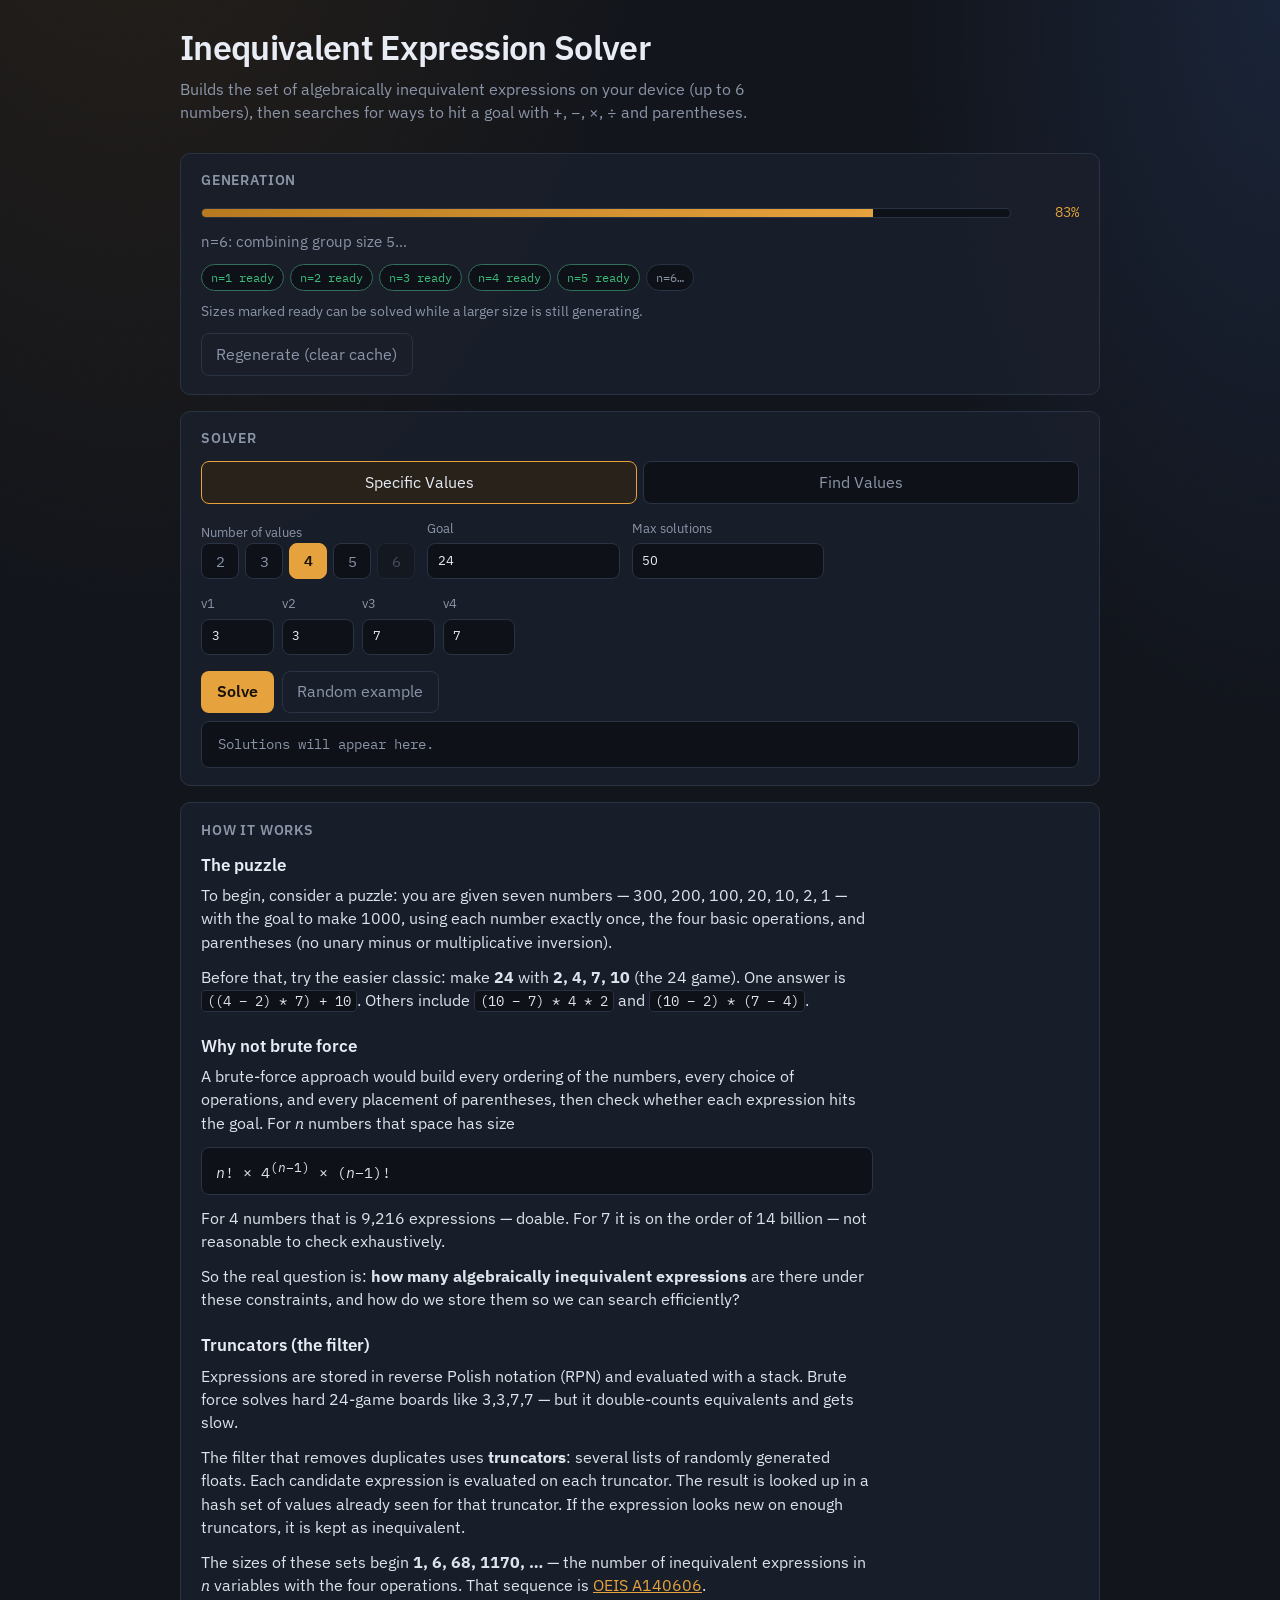
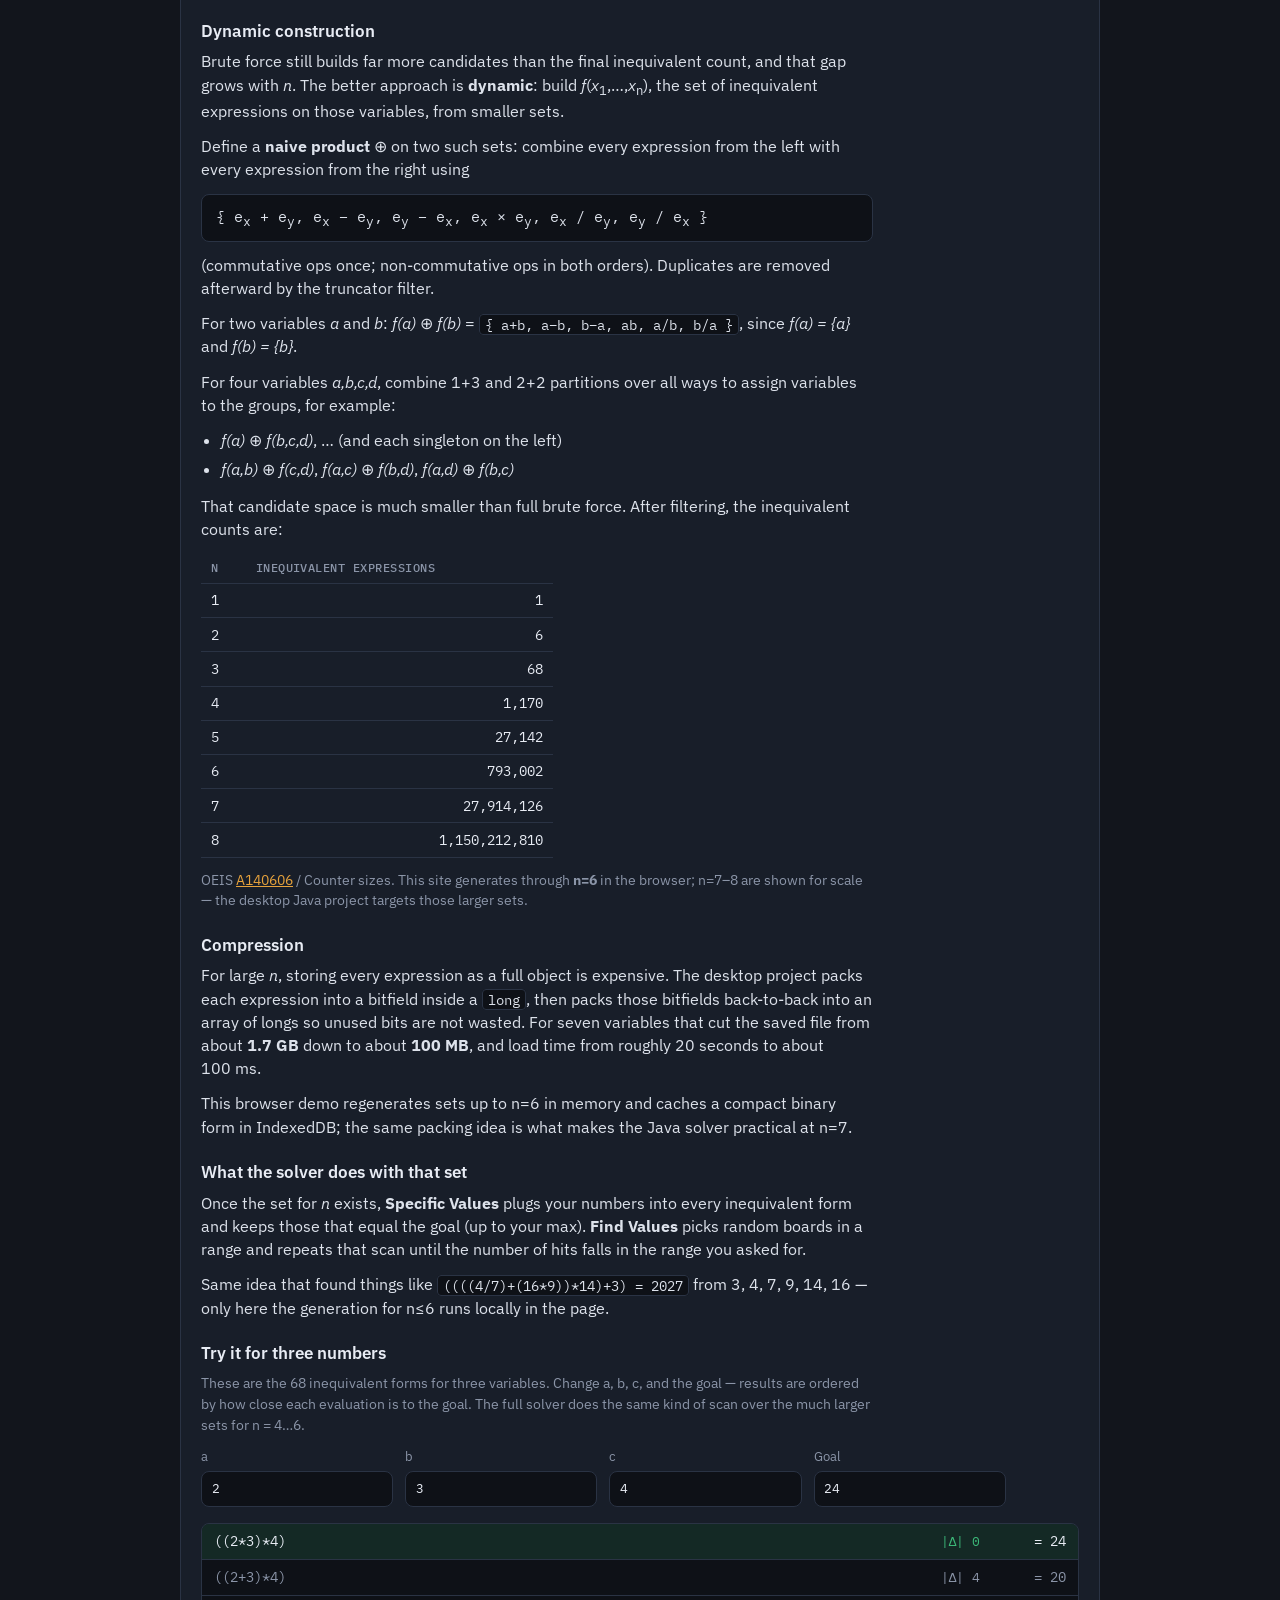
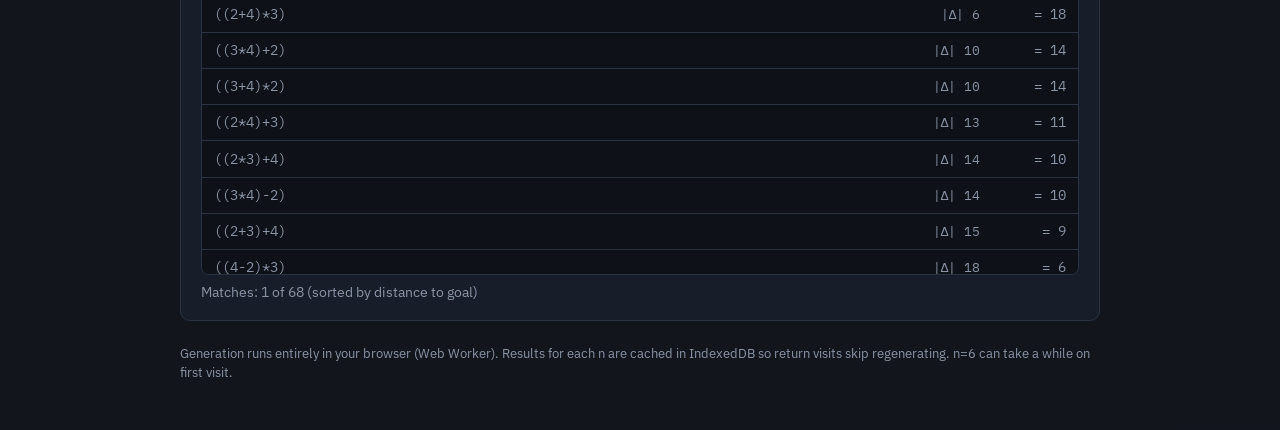
==== web/index.html @ 5ad5e0e8 "Let a ready size solve while a larger set is still generating. The web worker built every expression" ====
<!DOCTYPE html>
<html lang="en">
  <head>
    <meta charset="UTF-8" />
    <meta name="viewport" content="width=device-width, initial-scale=1" />
    <title>Inequivalent Expression Solver</title>
    <link rel="preconnect" href="https://fonts.googleapis.com" />
    <link rel="preconnect" href="https://fonts.gstatic.com" crossorigin />
    <link
      href="https://fonts.googleapis.com/css2?family=IBM+Plex+Mono:wght@400;500&family=IBM+Plex+Sans:wght@400;500;600&display=swap"
      rel="stylesheet"
    />
    <link rel="stylesheet" href="./styles.css" />
  </head>
  <body>
    <div class="shell">
      <header class="hero">
        <h1>Inequivalent Expression Solver</h1>
        <p>
          Builds the set of algebraically inequivalent expressions on your device (up to 6
          numbers), then searches for ways to hit a goal with +, −, ×, ÷ and parentheses.
        </p>
      </header>

      <section class="panel" aria-labelledby="gen-heading">
        <h2 id="gen-heading">Generation</h2>
        <div class="progress-row">
          <div class="bar" aria-hidden="true"><span id="progressFill"></span></div>
          <div class="pct" id="progressPct">0%</div>
        </div>
        <div class="status-line" id="statusLine">Starting…</div>
        <div class="level-pills" id="levelPills"></div>
        <p class="hint">Sizes marked ready can be solved while a larger size is still generating.</p>
        <div class="actions">
          <button type="button" class="ghost" id="regenBtn">Regenerate (clear cache)</button>
        </div>
      </section>

      <section class="panel" aria-labelledby="solver-heading">
        <h2 id="solver-heading">Solver</h2>

        <div class="modes" role="tablist">
          <button type="button" class="active" id="modeSpecific" data-mode="specific">
            Specific Values
          </button>
          <button type="button" id="modeFind" data-mode="find">Find Values</button>
        </div>

        <div class="toolbar">
          <div class="field">
            <span class="field-label">Number of values</span>
            <div class="n-buttons" id="nButtons" role="group" aria-label="Number of values"></div>
          </div>
          <label class="field">
            Goal
            <input id="goal" type="text" inputmode="decimal" value="24" autocomplete="off" />
          </label>
          <label class="field">
            Max solutions
            <input id="maxSolutionsCap" type="text" inputmode="numeric" value="50" autocomplete="off" />
          </label>
        </div>

        <div id="specificPanel">
          <div class="grid-values" id="valueFields"></div>
        </div>

        <div id="findPanel" class="hidden">
          <div class="row-2">
            <label class="field">
              Min value
              <input id="minValue" type="text" inputmode="numeric" value="1" autocomplete="off" />
            </label>
            <label class="field">
              Max value (exclusive)
              <input id="maxValue" type="text" inputmode="numeric" value="15" autocomplete="off" />
            </label>
            <label class="field">
              Min solutions (board)
              <input id="minSolutions" type="text" inputmode="numeric" value="1" autocomplete="off" />
            </label>
            <label class="field">
              Max solutions (board)
              <input id="maxSolutions" type="text" inputmode="numeric" value="50" autocomplete="off" />
            </label>
          </div>
        </div>

        <div class="actions">
          <button type="button" class="primary" id="runBtn" disabled>Solve</button>
          <button type="button" class="ghost" id="randomBtn" disabled>Random example</button>
        </div>
        <div class="meta" id="solveMeta"></div>
        <div class="results" id="results" aria-live="polite"></div>
      </section>

      <section class="panel explain" aria-labelledby="explain-heading">
        <h2 id="explain-heading">How it works</h2>

        <div class="explain-body">
          <h3>The puzzle</h3>
          <p>
            To begin, consider a puzzle: you are given seven numbers — 300, 200, 100, 20, 10, 2, 1 —
            with the goal to make 1000, using each number exactly once, the four basic operations, and
            parentheses (no unary minus or multiplicative inversion).
          </p>
          <p>
            Before that, try the easier classic: make <strong>24</strong> with
            <strong>2, 4, 7, 10</strong> (the 24 game). One answer is
            <code>((4 − 2) * 7) + 10</code>. Others include <code>(10 − 7) * 4 * 2</code> and
            <code>(10 − 2) * (7 − 4)</code>.
          </p>

          <h3>Why not brute force</h3>
          <p>
            A brute-force approach would build every ordering of the numbers, every choice of
            operations, and every placement of parentheses, then check whether each expression hits
            the goal. For <em>n</em> numbers that space has size
          </p>
          <p class="formula"><em>n</em>! × 4<sup>(<em>n</em>−1)</sup> × (<em>n</em>−1)!</p>
          <p>
            For 4 numbers that is 9,216 expressions — doable. For 7 it is on the order of 14 billion —
            not reasonable to check exhaustively.
          </p>
          <p>
            So the real question is:
            <strong>how many algebraically inequivalent expressions</strong> are there under these
            constraints, and how do we store them so we can search efficiently?
          </p>

          <h3>Truncators (the filter)</h3>
          <p>
            Expressions are stored in reverse Polish notation (RPN) and evaluated with a stack. Brute
            force solves hard 24-game boards like 3,3,7,7 — but it double-counts equivalents and gets
            slow.
          </p>
          <p>
            The filter that removes duplicates uses <strong>truncators</strong>: several lists of
            randomly generated floats. Each candidate expression is evaluated on each truncator. The
            result is looked up in a hash set of values already seen for that truncator. If the
            expression looks new on enough truncators, it is kept as inequivalent.
          </p>
          <p>
            The sizes of these sets begin <strong>1, 6, 68, 1170, …</strong> — the number of
            inequivalent expressions in <em>n</em> variables with the four operations. That sequence
            is
            <a href="https://oeis.org/A140606" rel="noopener noreferrer" target="_blank"
              >OEIS A140606</a
            >.
          </p>

          <h3>Dynamic construction</h3>
          <p>
            Brute force still builds far more candidates than the final inequivalent count, and that
            gap grows with <em>n</em>. The better approach is <strong>dynamic</strong>: build
            <em>f</em>(<em>x</em><sub>1</sub>,…,<em>x</em><sub>n</sub>), the set of inequivalent
            expressions on those variables, from smaller sets.
          </p>
          <p>
            Define a <strong>naive product</strong> ⊕ on two such sets: combine every expression from
            the left with every expression from the right using
          </p>
          <p class="formula">
            { e<sub>x</sub> + e<sub>y</sub>, e<sub>x</sub> − e<sub>y</sub>, e<sub>y</sub> −
            e<sub>x</sub>, e<sub>x</sub> × e<sub>y</sub>, e<sub>x</sub> / e<sub>y</sub>, e<sub>y</sub> /
            e<sub>x</sub> }
          </p>
          <p>
            (commutative ops once; non-commutative ops in both orders). Duplicates are removed
            afterward by the truncator filter.
          </p>
          <p>
            For two variables <em>a</em> and <em>b</em>:
            <em>f(a)</em> ⊕ <em>f(b)</em> =
            <code>{ a+b, a−b, b−a, ab, a/b, b/a }</code>, since <em>f(a) = {a}</em> and
            <em>f(b) = {b}</em>.
          </p>
          <p>
            For four variables <em>a,b,c,d</em>, combine 1+3 and 2+2 partitions over all ways to assign
            variables to the groups, for example:
          </p>
          <ul class="explain-list">
            <li><em>f(a)</em> ⊕ <em>f(b,c,d)</em>, … (and each singleton on the left)</li>
            <li>
              <em>f(a,b)</em> ⊕ <em>f(c,d)</em>, <em>f(a,c)</em> ⊕ <em>f(b,d)</em>,
              <em>f(a,d)</em> ⊕ <em>f(b,c)</em>
            </li>
          </ul>
          <p>
            That candidate space is much smaller than full brute force. After filtering, the
            inequivalent counts are:
          </p>

          <div class="table-wrap">
            <table class="count-table">
              <thead>
                <tr>
                  <th scope="col">n</th>
                  <th scope="col">Inequivalent expressions</th>
                </tr>
              </thead>
              <tbody>
                <tr><td>1</td><td>1</td></tr>
                <tr><td>2</td><td>6</td></tr>
                <tr><td>3</td><td>68</td></tr>
                <tr><td>4</td><td>1,170</td></tr>
                <tr><td>5</td><td>27,142</td></tr>
                <tr><td>6</td><td>793,002</td></tr>
                <tr><td>7</td><td>27,914,126</td></tr>
                <tr><td>8</td><td>1,150,212,810</td></tr>
              </tbody>
            </table>
          </div>
          <p class="explain-note">
            OEIS
            <a href="https://oeis.org/A140606" rel="noopener noreferrer" target="_blank">A140606</a>
            / Counter sizes. This site generates through <strong>n=6</strong> in the browser; n=7–8
            are shown for scale — the desktop Java project targets those larger sets.
          </p>

          <h3>Compression</h3>
          <p>
            For large <em>n</em>, storing every expression as a full object is expensive. The desktop
            project packs each expression into a bitfield inside a <code>long</code>, then packs those
            bitfields back-to-back into an array of longs so unused bits are not wasted. For seven
            variables that cut the saved file from about <strong>1.7&nbsp;GB</strong> down to about
            <strong>100&nbsp;MB</strong>, and load time from roughly 20 seconds to about 100&nbsp;ms.
          </p>
          <p>
            This browser demo regenerates sets up to n=6 in memory and caches a compact binary form in
            IndexedDB; the same packing idea is what makes the Java solver practical at n=7.
          </p>

          <h3>What the solver does with that set</h3>
          <p>
            Once the set for <em>n</em> exists, <strong>Specific Values</strong> plugs your numbers
            into every inequivalent form and keeps those that equal the goal (up to your max).
            <strong>Find Values</strong> picks random boards in a range and repeats that scan until
            the number of hits falls in the range you asked for.
          </p>
          <p>
            Same idea that found things like
            <code>((((4/7)+(16*9))*14)+3) = 2027</code> from 3, 4, 7, 9, 14, 16 — only here the
            generation for n≤6 runs locally in the page.
          </p>

          <h3>Try it for three numbers</h3>
          <p class="explain-note">
            These are the 68 inequivalent forms for three variables. Change a, b, c, and the goal —
            results are ordered by how close each evaluation is to the goal. The full solver does the
            same kind of scan over the much larger sets for n = 4…6.
          </p>

          <div class="toolbar demo-toolbar">
            <label class="field">
              a
              <input id="demoA" type="text" inputmode="decimal" value="2" autocomplete="off" />
            </label>
            <label class="field">
              b
              <input id="demoB" type="text" inputmode="decimal" value="3" autocomplete="off" />
            </label>
            <label class="field">
              c
              <input id="demoC" type="text" inputmode="decimal" value="4" autocomplete="off" />
            </label>
            <label class="field">
              Goal
              <input id="demoGoal" type="text" inputmode="decimal" value="24" autocomplete="off" />
            </label>
          </div>
          <ul class="demo-list" id="demoList" aria-live="polite"></ul>
          <div class="meta" id="demoMeta">Matches: 0 of 68</div>
        </div>
      </section>

      <footer class="note">
        Generation runs entirely in your browser (Web Worker). Results for each n are cached in
        IndexedDB so return visits skip regenerating. n=6 can take a while on first visit.
      </footer>
    </div>
    <script type="module" src="./main.js"></script>
  </body>
</html>
---- web/styles.css ----
:root {
  --bg: #12151c;
  --bg-elevated: #1a1f2b;
  --bg-input: #0e1117;
  --border: #2a3344;
  --text: #e8ecf4;
  --muted: #8b95a8;
  --accent: #e6a23c;
  --accent-dim: #b87a1f;
  --ok: #3dba7a;
  --danger: #e06c75;
  --focus: #5b8def;
  --radius: 10px;
  --font: "IBM Plex Sans", "Segoe UI", sans-serif;
  --mono: "IBM Plex Mono", "Consolas", monospace;
}

*,
*::before,
*::after {
  box-sizing: border-box;
}

html,
body {
  margin: 0;
  min-height: 100%;
  background:
    radial-gradient(ellipse 80% 50% at 10% -10%, #2a2218 0%, transparent 55%),
    radial-gradient(ellipse 60% 40% at 100% 0%, #1a2438 0%, transparent 50%),
    var(--bg);
  color: var(--text);
  font-family: var(--font);
  line-height: 1.45;
}

body {
  padding: 1.5rem clamp(1rem, 3vw, 2.5rem) 3rem;
}

.shell {
  max-width: 920px;
  margin: 0 auto;
}

header.hero {
  margin-bottom: 1.75rem;
}

header.hero h1 {
  margin: 0 0 0.35rem;
  font-size: clamp(1.6rem, 3vw, 2.1rem);
  font-weight: 600;
  letter-spacing: -0.02em;
}

header.hero p {
  margin: 0;
  color: var(--muted);
  max-width: 40rem;
}

.panel {
  background: color-mix(in srgb, var(--bg-elevated) 92%, transparent);
  border: 1px solid var(--border);
  border-radius: var(--radius);
  padding: 1.1rem 1.25rem;
  margin-bottom: 1rem;
}

.panel h2 {
  margin: 0 0 0.75rem;
  font-size: 0.85rem;
  font-weight: 600;
  text-transform: uppercase;
  letter-spacing: 0.06em;
  color: var(--muted);
}

.progress-row {
  display: flex;
  align-items: center;
  gap: 0.75rem;
  margin-bottom: 0.5rem;
}

.bar {
  flex: 1;
  height: 10px;
  background: var(--bg-input);
  border-radius: 999px;
  overflow: hidden;
  border: 1px solid var(--border);
}

.bar > span {
  display: block;
  height: 100%;
  width: 0%;
  background: linear-gradient(90deg, var(--accent-dim), var(--accent));
  transition: width 0.2s ease;
}

.pct {
  font-family: var(--mono);
  font-size: 0.85rem;
  min-width: 3.5rem;
  text-align: right;
  color: var(--accent);
}

.status-line {
  font-size: 0.92rem;
  color: var(--muted);
  min-height: 1.4em;
}

.level-pills {
  display: flex;
  flex-wrap: wrap;
  gap: 0.4rem;
  margin-top: 0.75rem;
}

.hint {
  margin: 0.65rem 0 0;
  color: var(--muted);
  font-size: 0.85rem;
}

.pill {
  font-family: var(--mono);
  font-size: 0.75rem;
  padding: 0.25rem 0.55rem;
  border-radius: 999px;
  border: 1px solid var(--border);
  color: var(--muted);
  background: var(--bg-input);
}

.pill.ready {
  color: var(--ok);
  border-color: color-mix(in srgb, var(--ok) 45%, var(--border));
}

.toolbar {
  display: flex;
  flex-wrap: wrap;
  gap: 0.75rem;
  align-items: end;
  margin-bottom: 1rem;
}

label.field {
  display: flex;
  flex-direction: column;
  gap: 0.3rem;
  font-size: 0.8rem;
  color: var(--muted);
}

input,
select,
button {
  font: inherit;
}

input,
select {
  background: var(--bg-input);
  border: 1px solid var(--border);
  color: var(--text);
  border-radius: 8px;
  padding: 0.45rem 0.6rem;
  min-height: 2.25rem;
}

/* Hide number spinners when type=number is used */
input[type="number"]::-webkit-outer-spin-button,
input[type="number"]::-webkit-inner-spin-button {
  -webkit-appearance: none;
  margin: 0;
}

input[type="number"] {
  -moz-appearance: textfield;
  appearance: textfield;
}

.field-label {
  font-size: 0.8rem;
  color: var(--muted);
}

.n-buttons {
  display: flex;
  flex-wrap: wrap;
  gap: 0.35rem;
}

.n-buttons button {
  min-width: 2.4rem;
  min-height: 2.25rem;
  padding: 0.35rem 0.65rem;
  border-radius: 8px;
  border: 1px solid var(--border);
  background: var(--bg-input);
  color: var(--muted);
  cursor: pointer;
  font-family: var(--mono);
  font-size: 0.95rem;
}

.n-buttons button:hover:not(:disabled) {
  color: var(--text);
  border-color: var(--muted);
}

.n-buttons button.active {
  color: #1a1206;
  background: var(--accent);
  border-color: var(--accent);
  font-weight: 600;
}

.n-buttons button:disabled {
  opacity: 0.4;
  cursor: not-allowed;
}

input:focus,
select:focus,
button:focus-visible {
  outline: 2px solid var(--focus);
  outline-offset: 1px;
}

.modes {
  display: flex;
  gap: 0.35rem;
  margin-bottom: 1rem;
}

.modes button {
  flex: 1;
  background: var(--bg-input);
  border: 1px solid var(--border);
  color: var(--muted);
  border-radius: 8px;
  padding: 0.55rem 0.75rem;
  cursor: pointer;
}

.modes button.active {
  color: var(--text);
  border-color: var(--accent);
  background: color-mix(in srgb, var(--accent) 12%, var(--bg-input));
}

.grid-values {
  display: grid;
  grid-template-columns: repeat(auto-fill, minmax(4.5rem, 1fr));
  gap: 0.5rem;
  margin-bottom: 1rem;
}

.actions {
  display: flex;
  flex-wrap: wrap;
  gap: 0.5rem;
  margin-top: 0.75rem;
}

button.primary {
  background: var(--accent);
  color: #1a1206;
  border: none;
  border-radius: 8px;
  padding: 0.55rem 1rem;
  font-weight: 600;
  cursor: pointer;
}

button.primary:disabled {
  opacity: 0.45;
  cursor: not-allowed;
}

button.ghost {
  background: transparent;
  border: 1px solid var(--border);
  color: var(--muted);
  border-radius: 8px;
  padding: 0.55rem 0.9rem;
  cursor: pointer;
}

button.ghost:hover {
  color: var(--text);
  border-color: var(--muted);
}

.hidden {
  display: none !important;
}

.results {
  font-family: var(--mono);
  font-size: 0.88rem;
  max-height: 22rem;
  overflow: auto;
  background: var(--bg-input);
  border: 1px solid var(--border);
  border-radius: 8px;
  padding: 0.75rem 1rem;
  white-space: pre-wrap;
}

.results:empty::before {
  content: "Solutions will appear here.";
  color: var(--muted);
}

.meta {
  margin-top: 0.5rem;
  font-size: 0.85rem;
  color: var(--muted);
}

footer.note {
  margin-top: 1.5rem;
  font-size: 0.8rem;
  color: var(--muted);
}

.row-2 {
  display: grid;
  grid-template-columns: 1fr 1fr;
  gap: 0.75rem;
}

@media (max-width: 560px) {
  .row-2 {
    grid-template-columns: 1fr;
  }
}

/* How it works */
.explain-body h3 {
  margin: 1.35rem 0 0.45rem;
  font-size: 1.05rem;
  font-weight: 600;
  color: var(--text);
}

.explain-body h3:first-child {
  margin-top: 0.25rem;
}

.explain-body p {
  margin: 0 0 0.75rem;
  color: color-mix(in srgb, var(--text) 88%, var(--muted));
  max-width: 42rem;
}

.explain-body a {
  color: var(--accent);
}

.explain-body code {
  font-family: var(--mono);
  font-size: 0.88em;
  background: var(--bg-input);
  border: 1px solid var(--border);
  border-radius: 4px;
  padding: 0.05em 0.35em;
}

.formula {
  font-family: var(--mono);
  font-size: 0.95rem;
  padding: 0.65rem 0.85rem;
  background: var(--bg-input);
  border: 1px solid var(--border);
  border-radius: 8px;
  overflow-x: auto;
}

.explain-list {
  margin: 0 0 0.85rem;
  padding-left: 1.25rem;
  color: color-mix(in srgb, var(--text) 88%, var(--muted));
}

.explain-list li {
  margin-bottom: 0.35rem;
}

.explain-note {
  font-size: 0.9rem;
  color: var(--muted) !important;
}

.table-wrap {
  overflow-x: auto;
  margin: 0.5rem 0 0.75rem;
}

.count-table {
  width: 100%;
  max-width: 22rem;
  border-collapse: collapse;
  font-family: var(--mono);
  font-size: 0.88rem;
}

.count-table th,
.count-table td {
  text-align: left;
  padding: 0.4rem 0.65rem;
  border-bottom: 1px solid var(--border);
}

.count-table th {
  color: var(--muted);
  font-weight: 500;
  font-size: 0.75rem;
  text-transform: uppercase;
  letter-spacing: 0.04em;
}

.count-table td:last-child {
  text-align: right;
}

.demo-toolbar {
  margin-top: 0.5rem;
}

.demo-list {
  list-style: none;
  margin: 0.75rem 0 0.35rem;
  padding: 0;
  font-family: var(--mono);
  font-size: 0.9rem;
  background: var(--bg-input);
  border: 1px solid var(--border);
  border-radius: 8px;
  overflow: auto;
  max-height: 22rem;
}

.demo-item {
  display: flex;
  justify-content: space-between;
  align-items: baseline;
  gap: 1rem;
  padding: 0.45rem 0.75rem;
  border-bottom: 1px solid var(--border);
  color: var(--muted);
}

.demo-item:last-child {
  border-bottom: none;
}

.demo-item.match {
  color: var(--text);
  background: color-mix(in srgb, var(--ok) 14%, transparent);
}

.demo-expr {
  overflow-wrap: anywhere;
}

.demo-side {
  display: flex;
  flex-shrink: 0;
  gap: 0.85rem;
  align-items: baseline;
}

.demo-delta {
  color: var(--muted);
  font-size: 0.8rem;
  min-width: 4.5rem;
  text-align: right;
}

.demo-item.match .demo-delta {
  color: var(--ok);
}

.demo-val {
  flex-shrink: 0;
  color: inherit;
  min-width: 4.5rem;
  text-align: right;
}
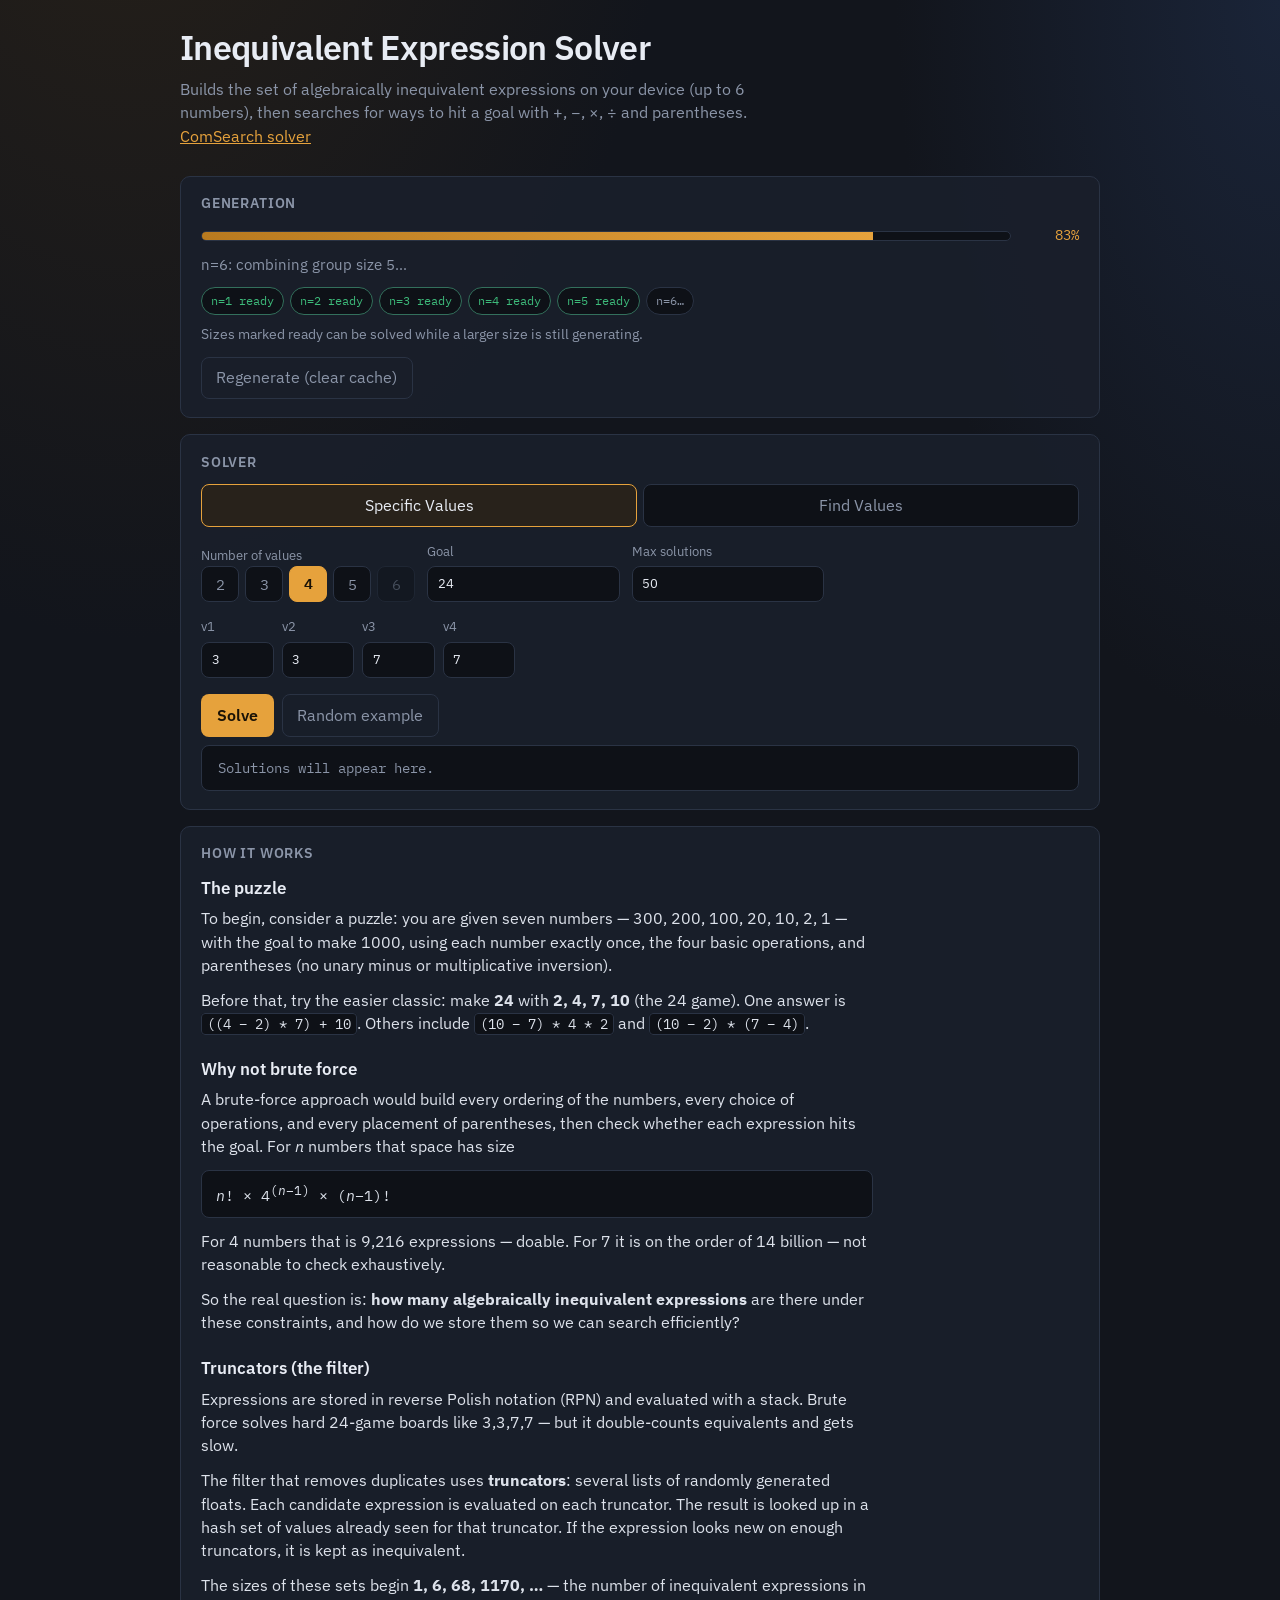
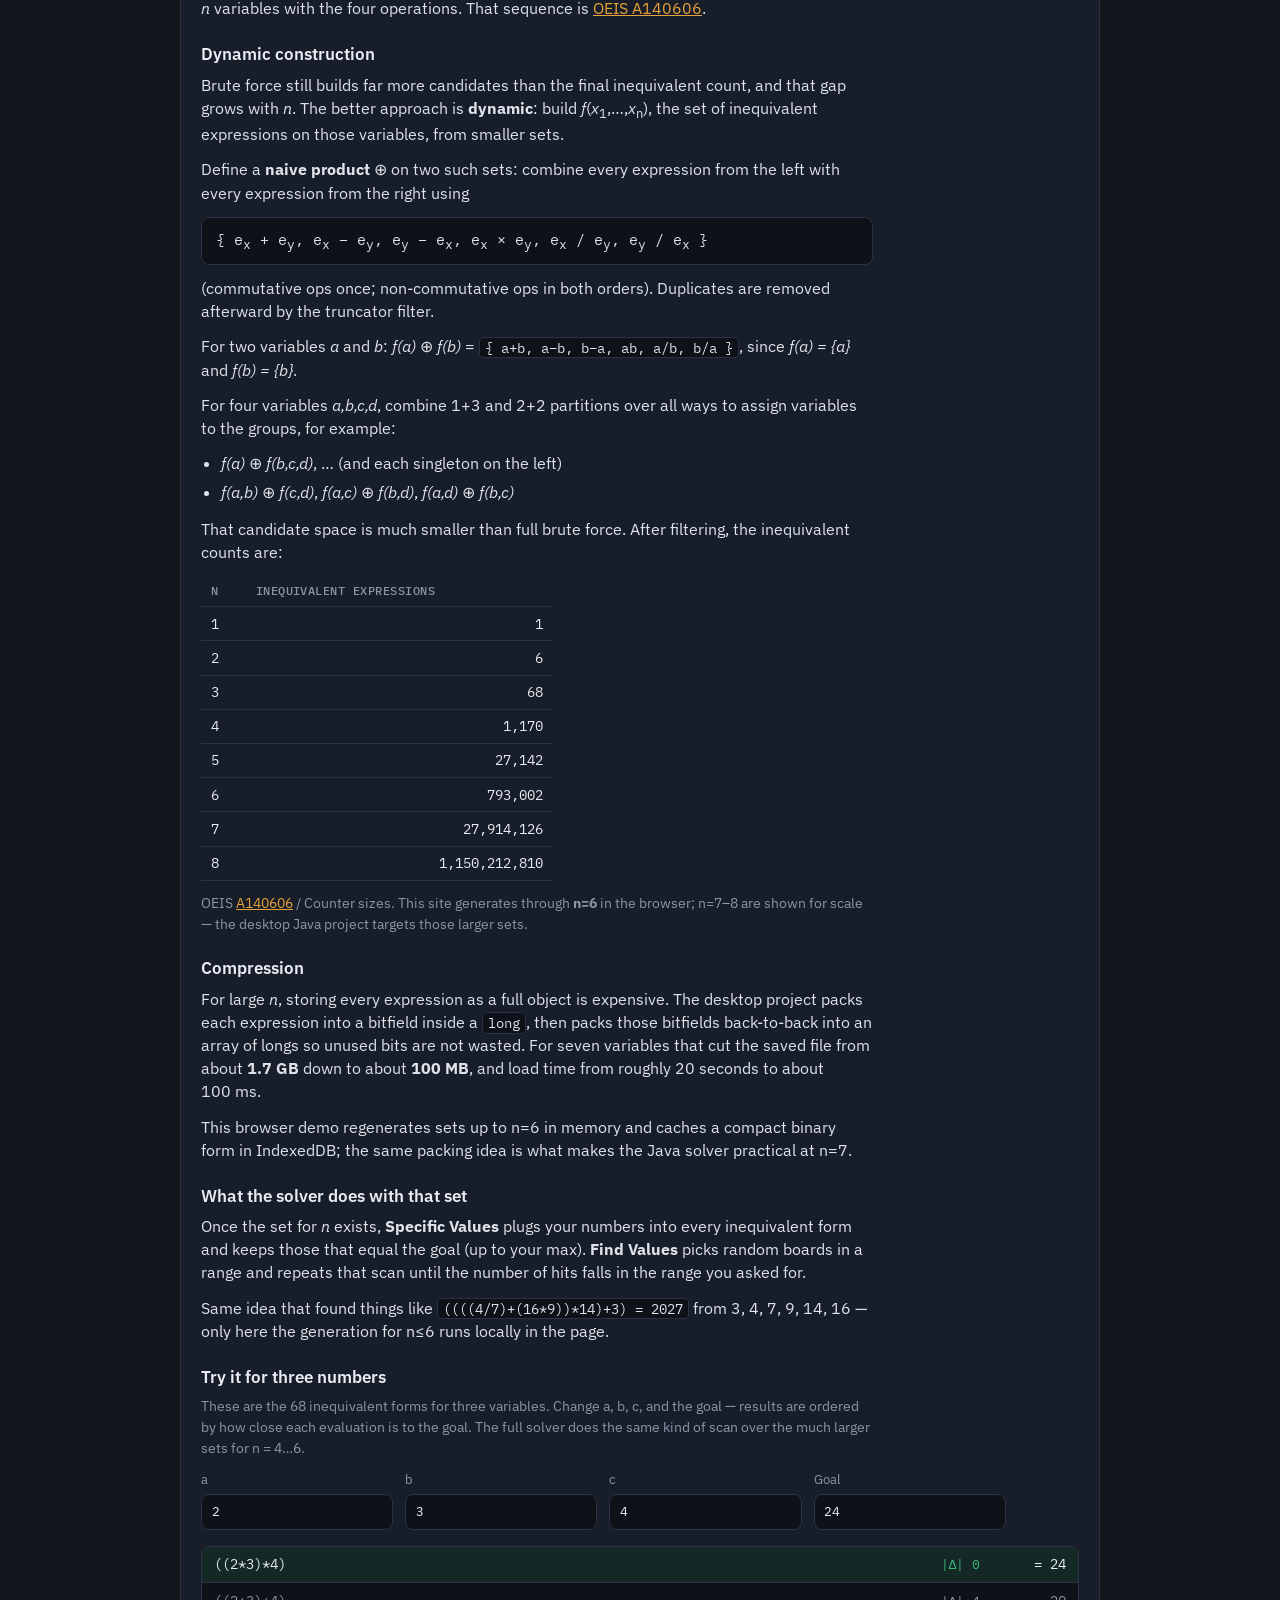
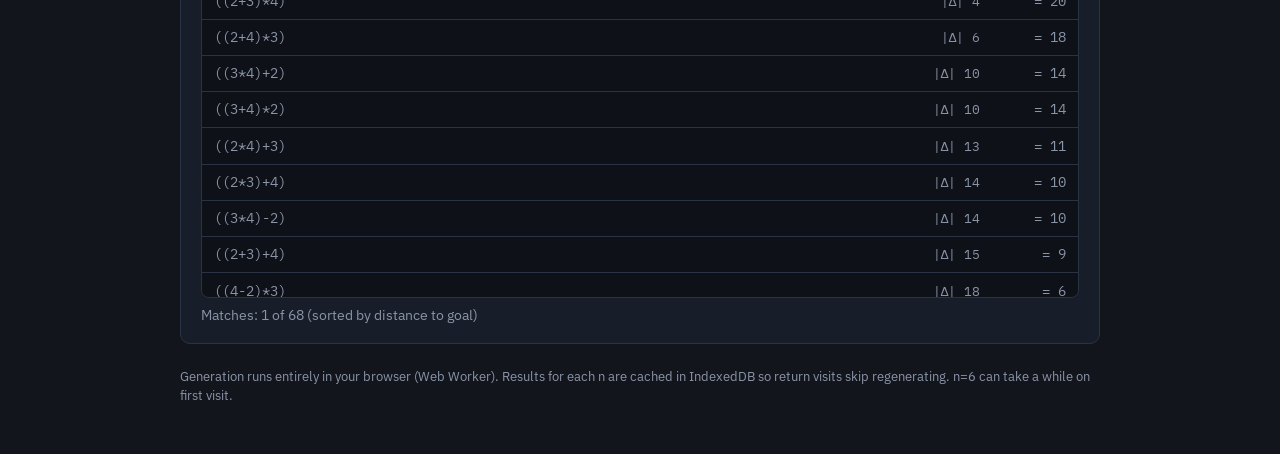
==== commit 4d53c506: "Add a ComSearch solver page that reports how many expressions it has checked. The page walks express" ====
--- a/web/index.html
+++ b/web/index.html
@@ -20,6 +20,7 @@
           Builds the set of algebraically inequivalent expressions on your device (up to 6
           numbers), then searches for ways to hit a goal with +, −, ×, ÷ and parentheses.
         </p>
+        <p class="page-link"><a href="./comsearch.html">ComSearch solver</a></p>
       </header>
 
       <section class="panel" aria-labelledby="gen-heading">
--- a/web/styles.css
+++ b/web/styles.css
@@ -333,6 +333,14 @@
   color: var(--muted);
 }
 
+.page-link {
+  margin: 0.75rem 0 0;
+}
+
+.page-link a {
+  color: var(--accent);
+}
+
 .row-2 {
   display: grid;
   grid-template-columns: 1fr 1fr;
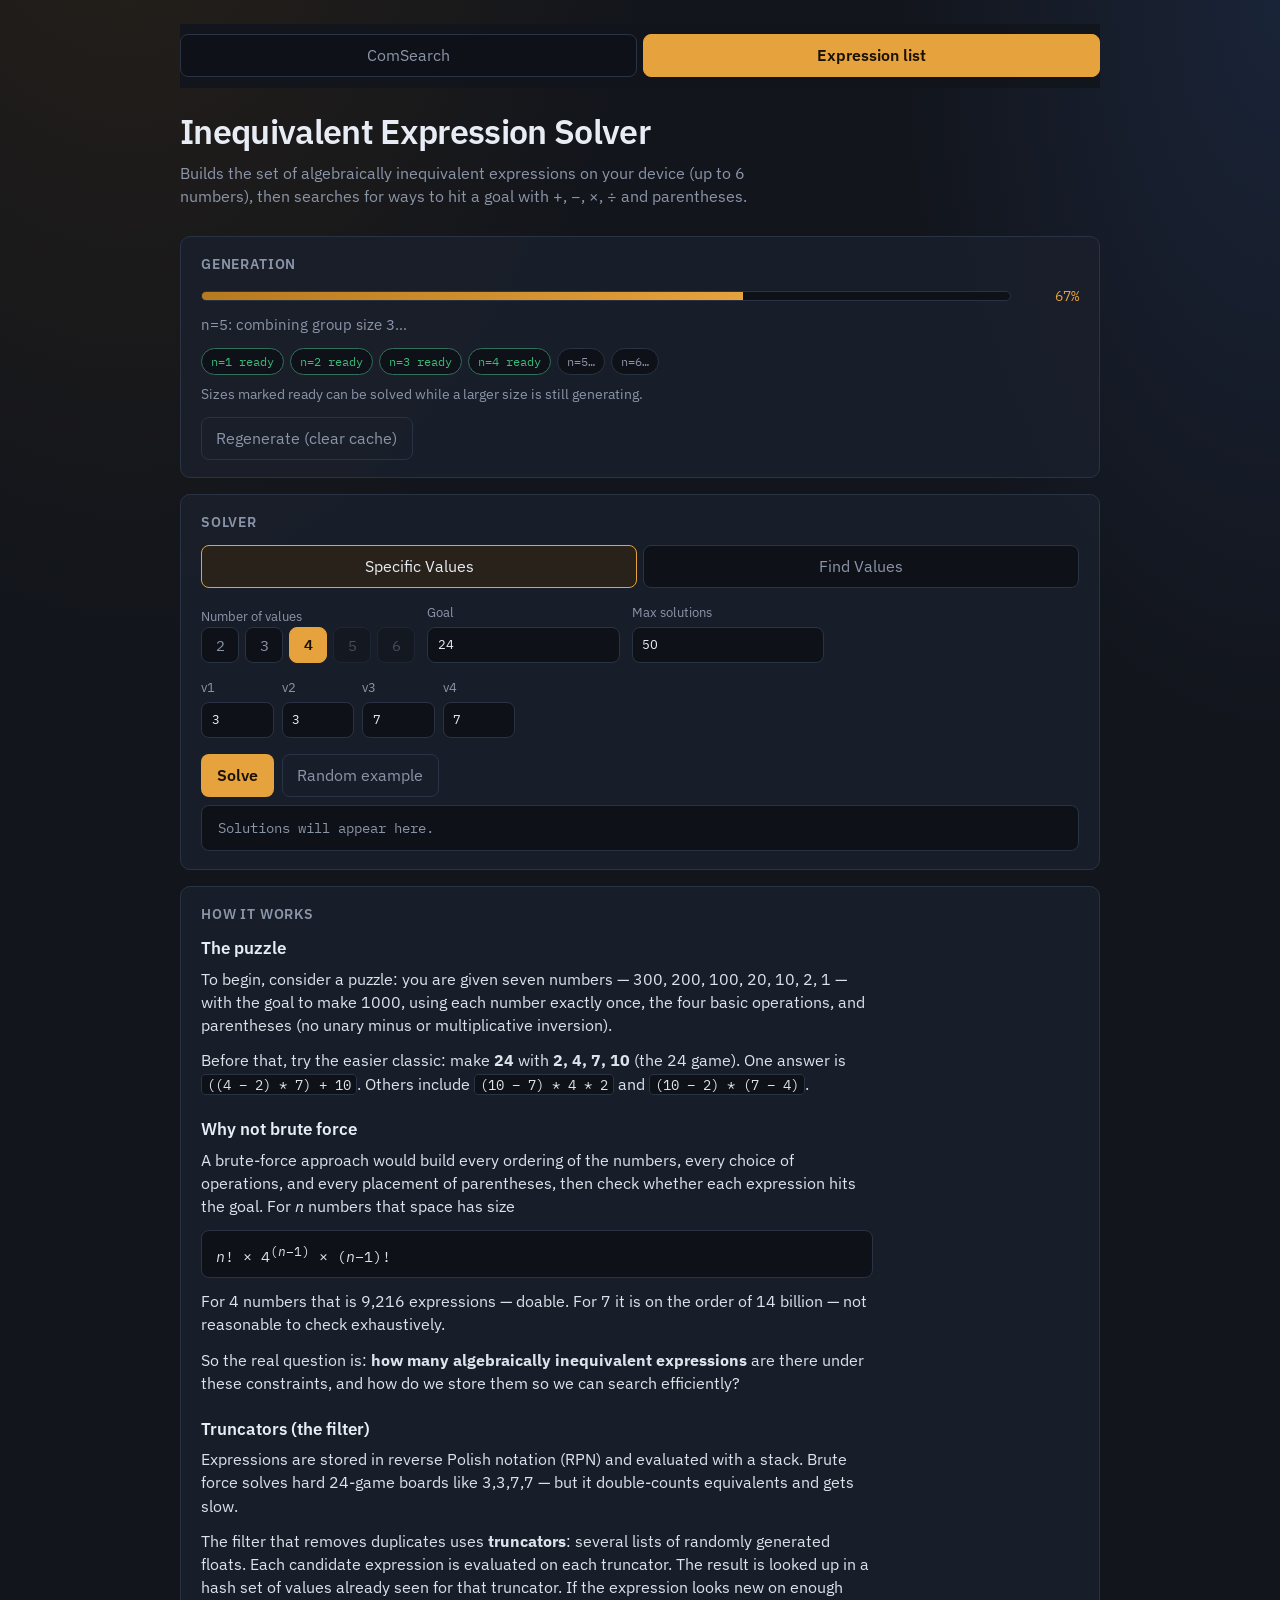
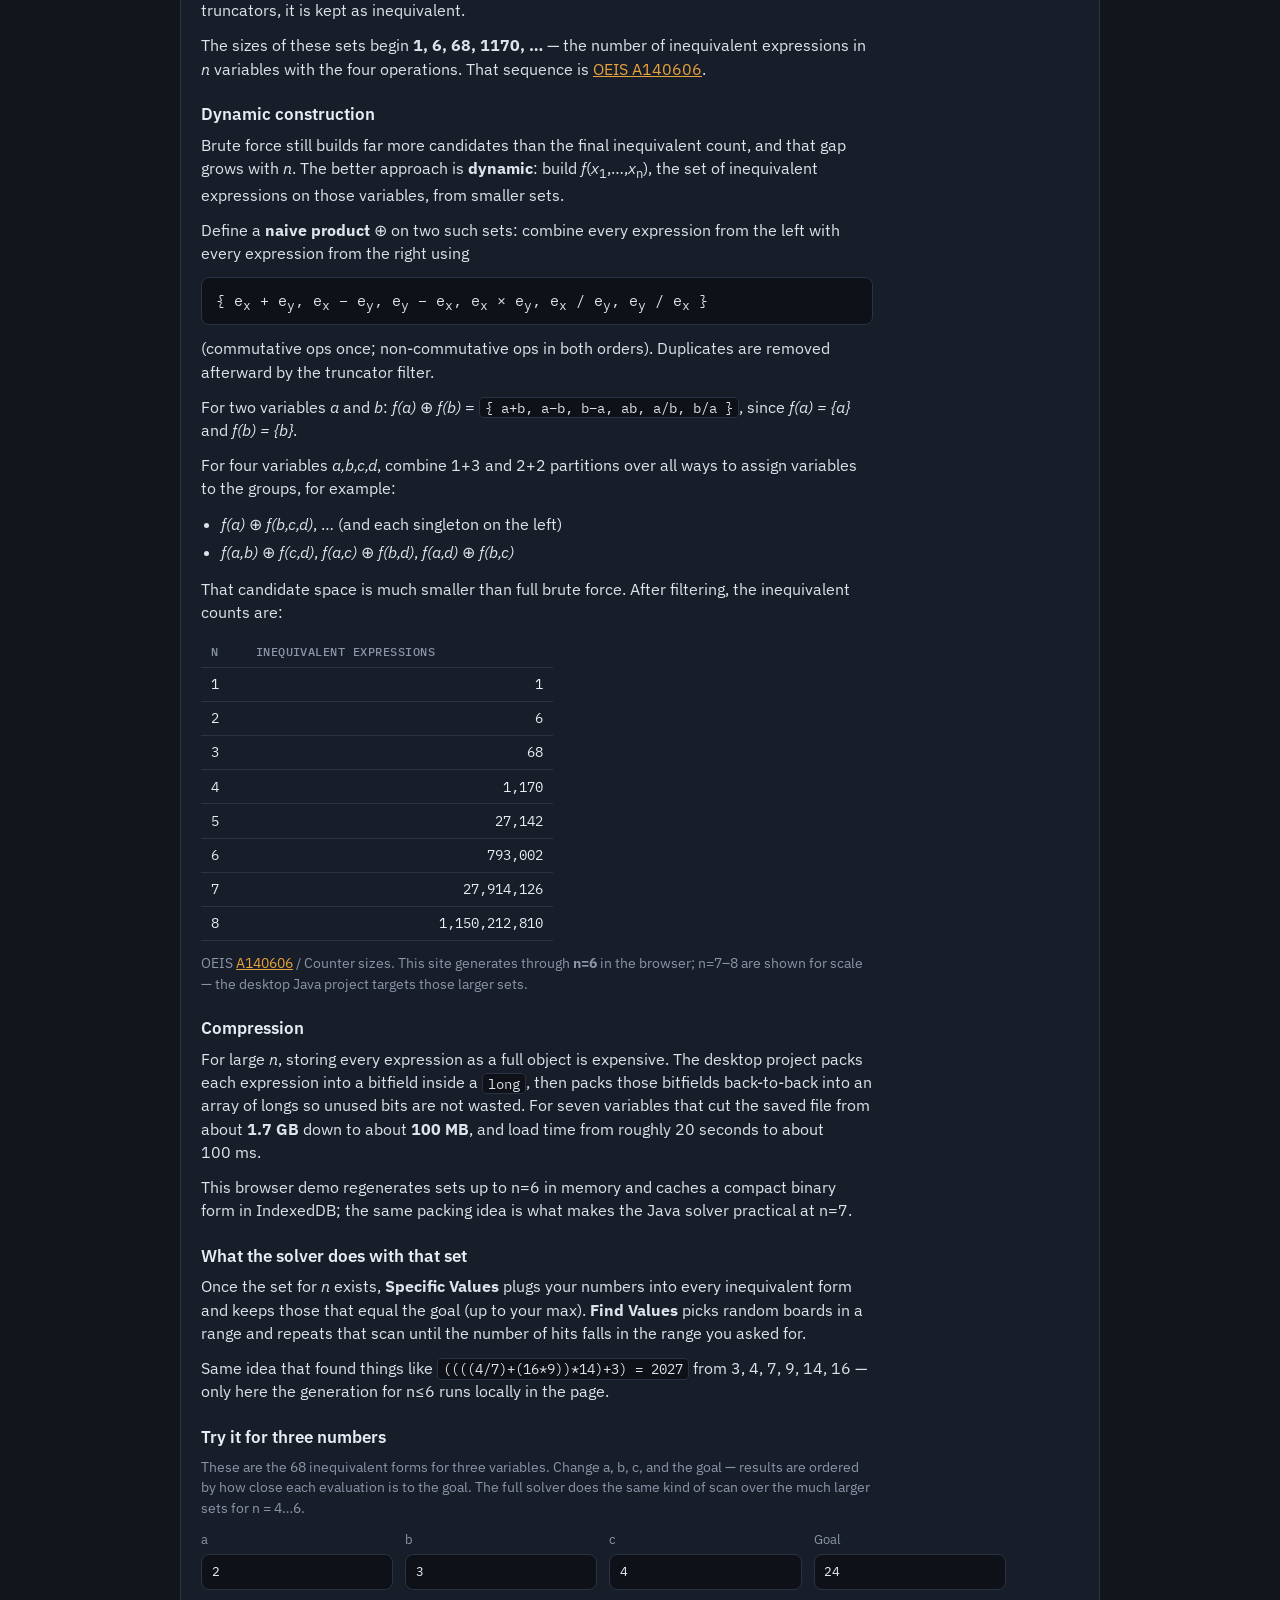
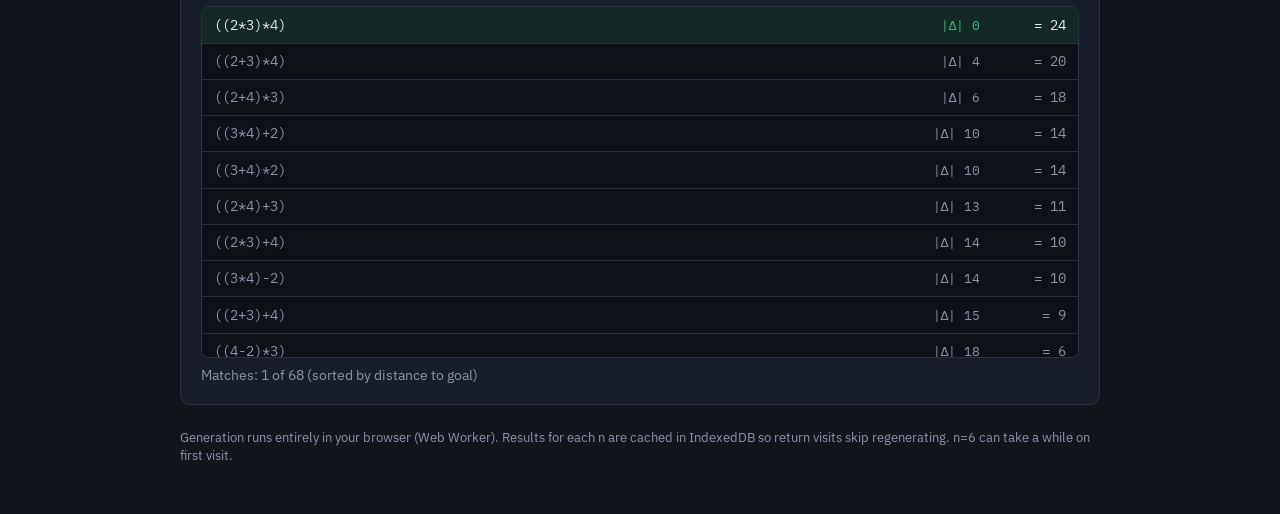
==== commit 7f7cca25: "Let ComSearch run up to 8 numbers and stop mid-search. Tabs switch between ComSearch and the express" ====
--- a/web/index.html
+++ b/web/index.html
@@ -14,13 +14,16 @@
   </head>
   <body>
     <div class="shell">
+      <nav class="solver-tabs" aria-label="Solvers">
+        <a href="./comsearch.html">ComSearch</a>
+        <a href="./index.html" aria-current="page">Expression list</a>
+      </nav>
       <header class="hero">
         <h1>Inequivalent Expression Solver</h1>
         <p>
           Builds the set of algebraically inequivalent expressions on your device (up to 6
           numbers), then searches for ways to hit a goal with +, −, ×, ÷ and parentheses.
         </p>
-        <p class="page-link"><a href="./comsearch.html">ComSearch solver</a></p>
       </header>
 
       <section class="panel" aria-labelledby="gen-heading">
--- a/web/styles.css
+++ b/web/styles.css
@@ -337,8 +337,53 @@
   margin: 0.75rem 0 0;
 }
 
-.page-link a {
+.page-link a,
+header.hero a {
   color: var(--accent);
+}
+
+.solver-tabs {
+  position: sticky;
+  top: 0;
+  z-index: 5;
+  display: flex;
+  gap: 0.35rem;
+  margin: 0 0 1.25rem;
+  padding: 0.65rem 0;
+  background: color-mix(in srgb, var(--bg) 92%, transparent);
+}
+
+.solver-tabs a {
+  flex: 1;
+  text-align: center;
+  text-decoration: none;
+  background: var(--bg-input);
+  border: 1px solid var(--border);
+  color: var(--muted);
+  border-radius: 8px;
+  padding: 0.55rem 0.75rem;
+}
+
+.solver-tabs a[aria-current="page"] {
+  color: #1a1206;
+  background: var(--accent);
+  border-color: var(--accent);
+  font-weight: 600;
+}
+
+button.stop {
+  border-color: color-mix(in srgb, var(--danger) 55%, var(--border));
+  color: var(--danger);
+}
+
+button.stop:disabled {
+  opacity: 0.45;
+  cursor: not-allowed;
+}
+
+.explain-body .md-math {
+  font-family: var(--mono);
+  font-size: 0.92rem;
 }
 
 .row-2 {
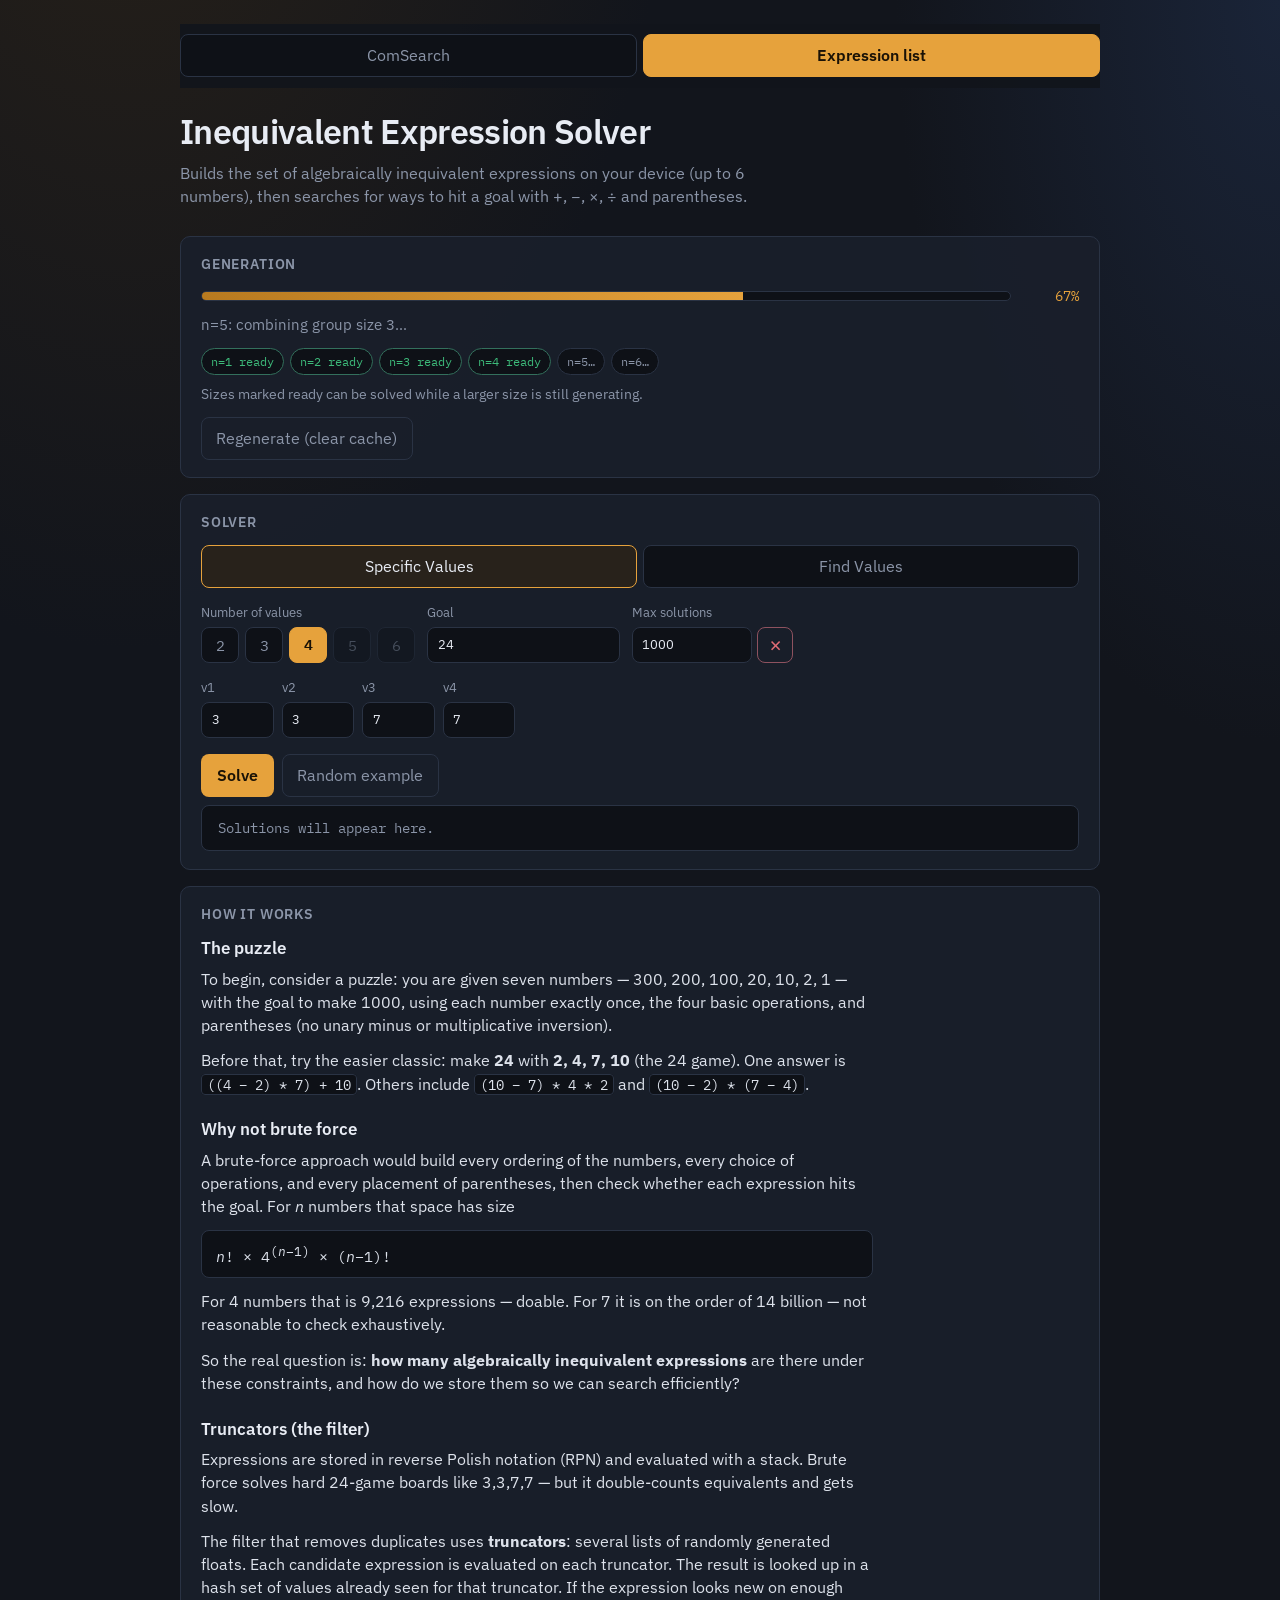
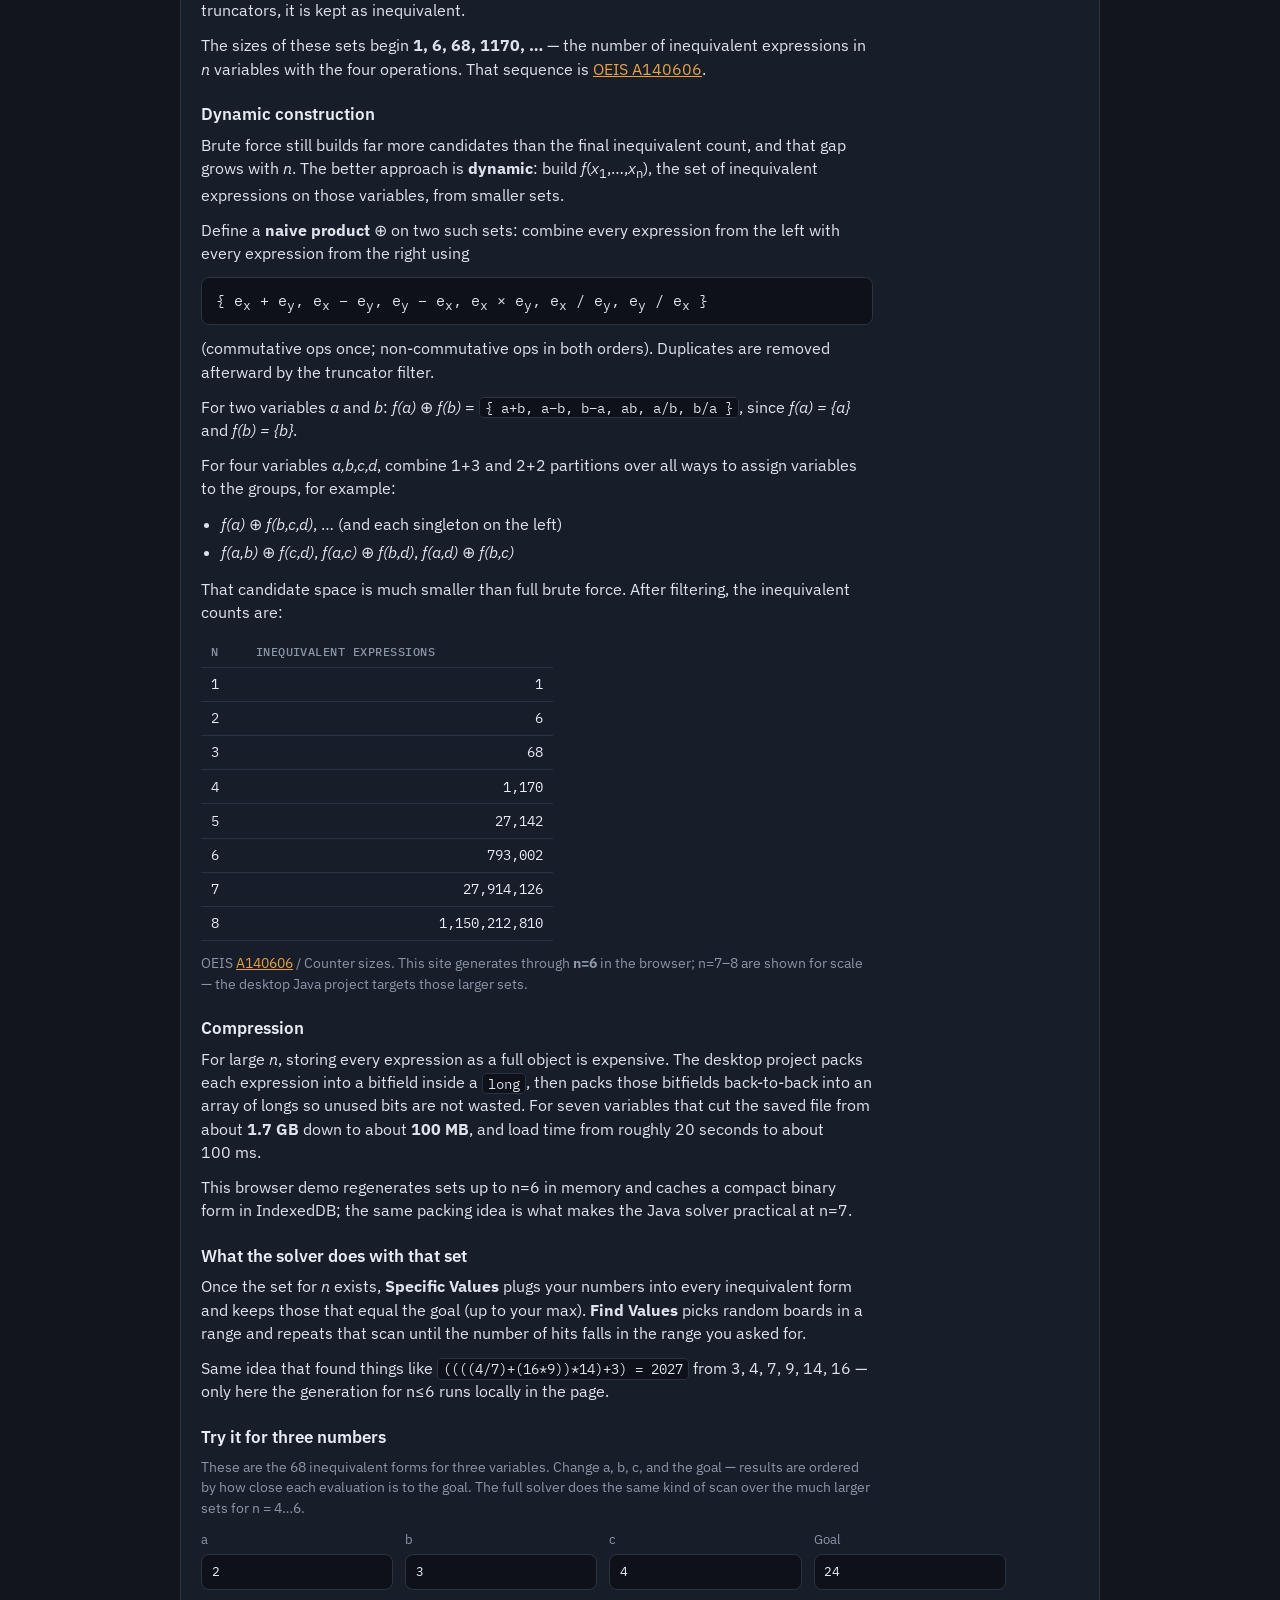
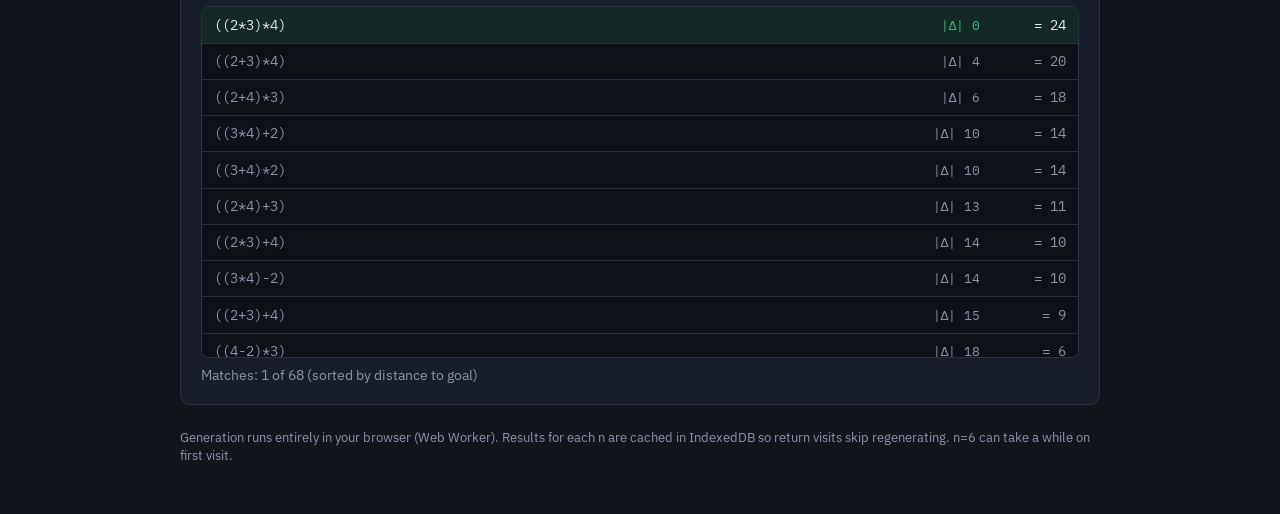
==== commit aa2f6fb8: "Default the solution cap to 1000 and let it be cleared. A red X next to Max solutions wipes the numb" ====
--- a/web/index.html
+++ b/web/index.html
@@ -59,10 +59,13 @@
             Goal
             <input id="goal" type="text" inputmode="decimal" value="24" autocomplete="off" />
           </label>
-          <label class="field">
-            Max solutions
-            <input id="maxSolutionsCap" type="text" inputmode="numeric" value="50" autocomplete="off" />
-          </label>
+          <div class="field">
+            <span class="field-label">Max solutions</span>
+            <span class="input-clear">
+              <input id="maxSolutionsCap" type="text" inputmode="numeric" value="1000" autocomplete="off" placeholder="No limit" />
+              <button type="button" class="clear-max" id="clearMaxSolutions" aria-label="Clear max solutions">×</button>
+            </span>
+          </div>
         </div>
 
         <div id="specificPanel">
--- a/web/styles.css
+++ b/web/styles.css
@@ -151,12 +151,41 @@
   margin-bottom: 1rem;
 }
 
-label.field {
+label.field,
+.field {
   display: flex;
   flex-direction: column;
   gap: 0.3rem;
   font-size: 0.8rem;
   color: var(--muted);
+}
+
+.input-clear {
+  display: flex;
+  align-items: center;
+  gap: 0.35rem;
+}
+
+.input-clear input {
+  width: 7.5rem;
+}
+
+button.clear-max {
+  flex: 0 0 auto;
+  width: 2.25rem;
+  height: 2.25rem;
+  padding: 0;
+  border-radius: 8px;
+  border: 1px solid color-mix(in srgb, var(--danger) 55%, var(--border));
+  background: transparent;
+  color: var(--danger);
+  font-size: 1.35rem;
+  line-height: 1;
+  cursor: pointer;
+}
+
+button.clear-max:hover {
+  background: color-mix(in srgb, var(--danger) 16%, transparent);
 }
 
 input,
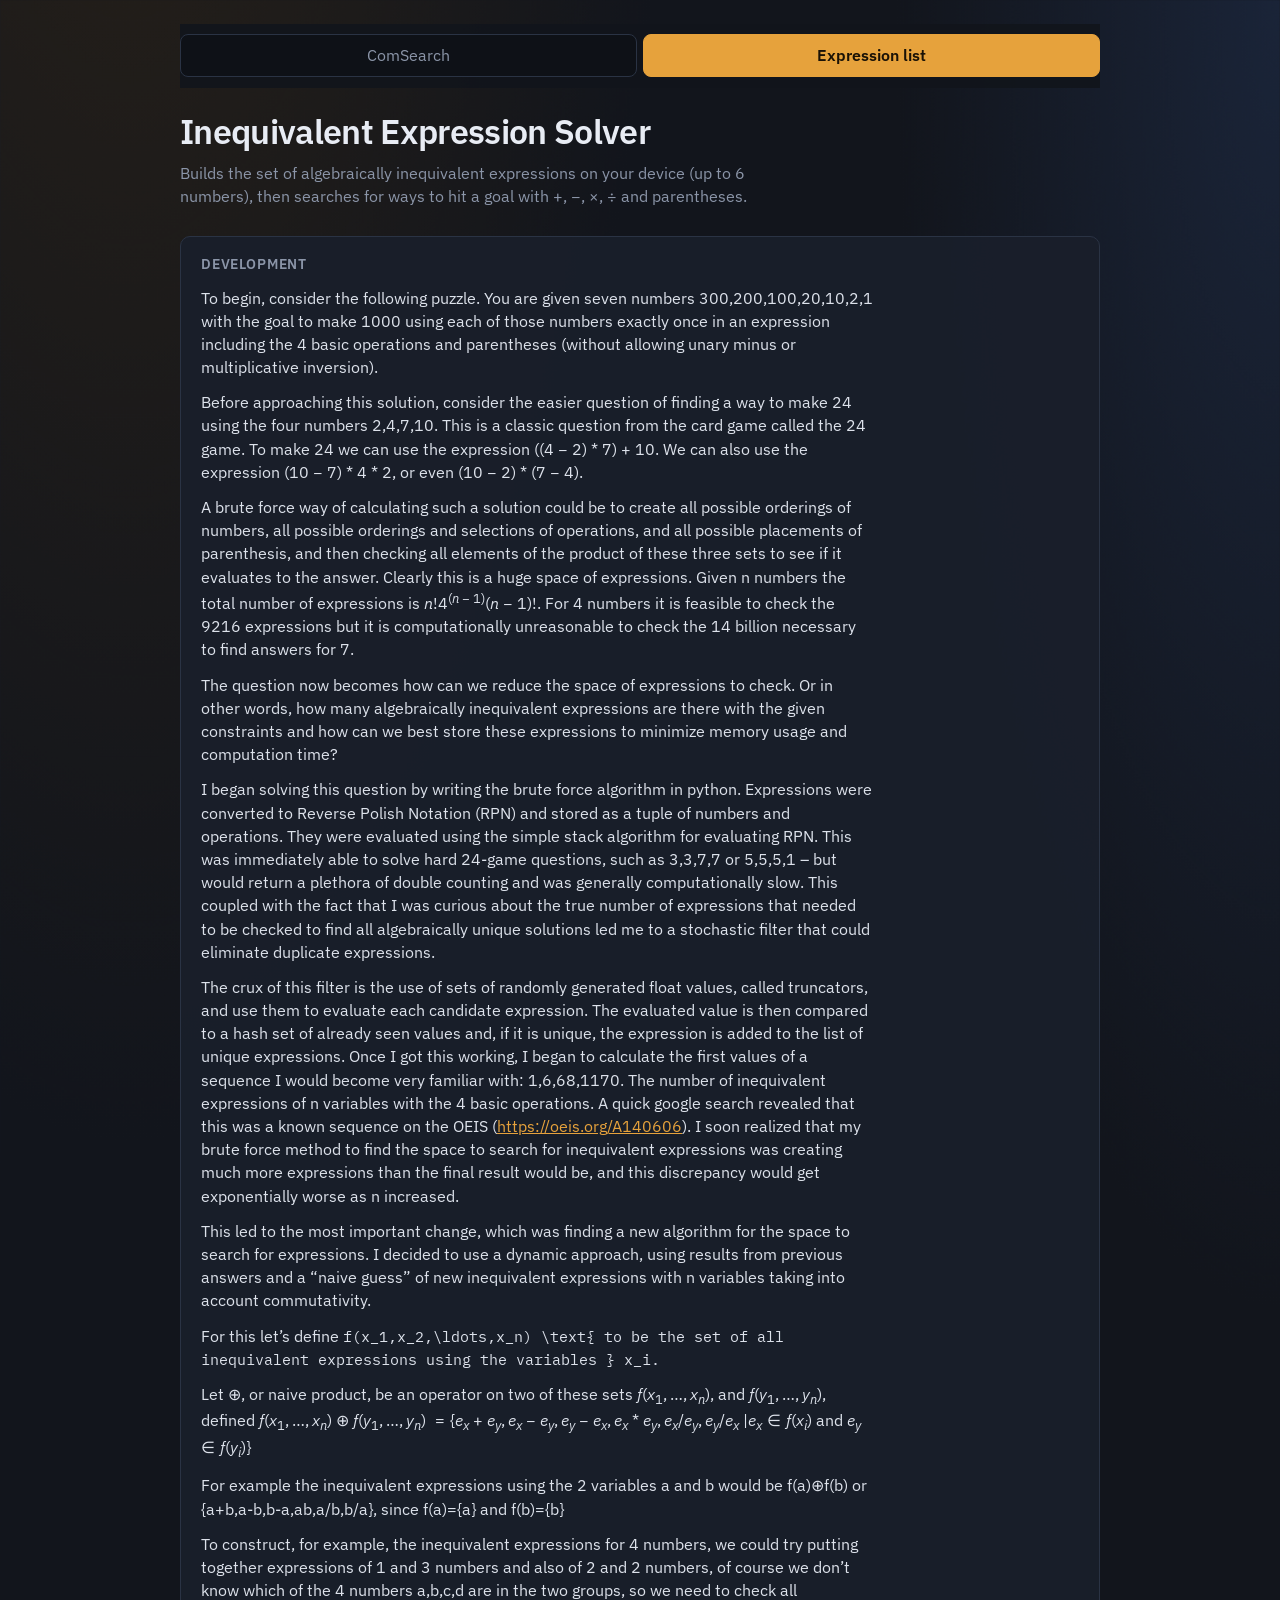
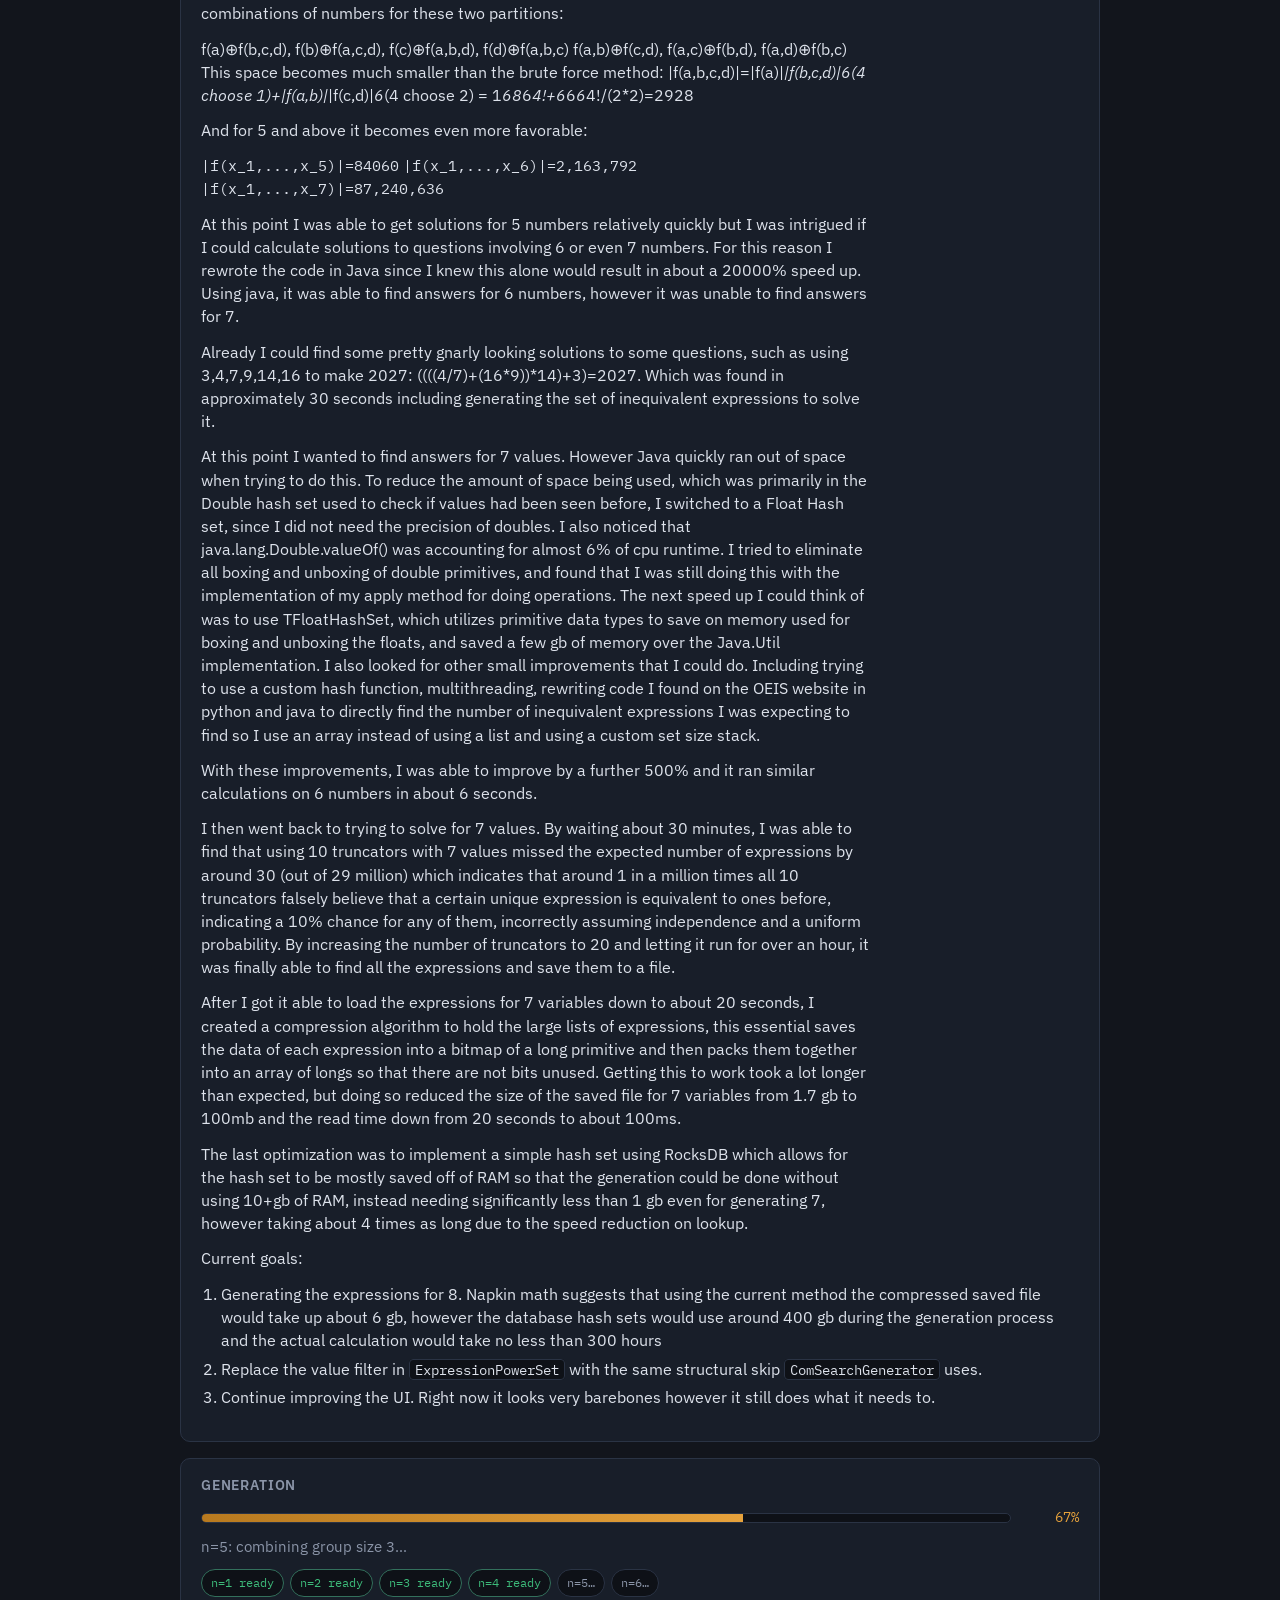
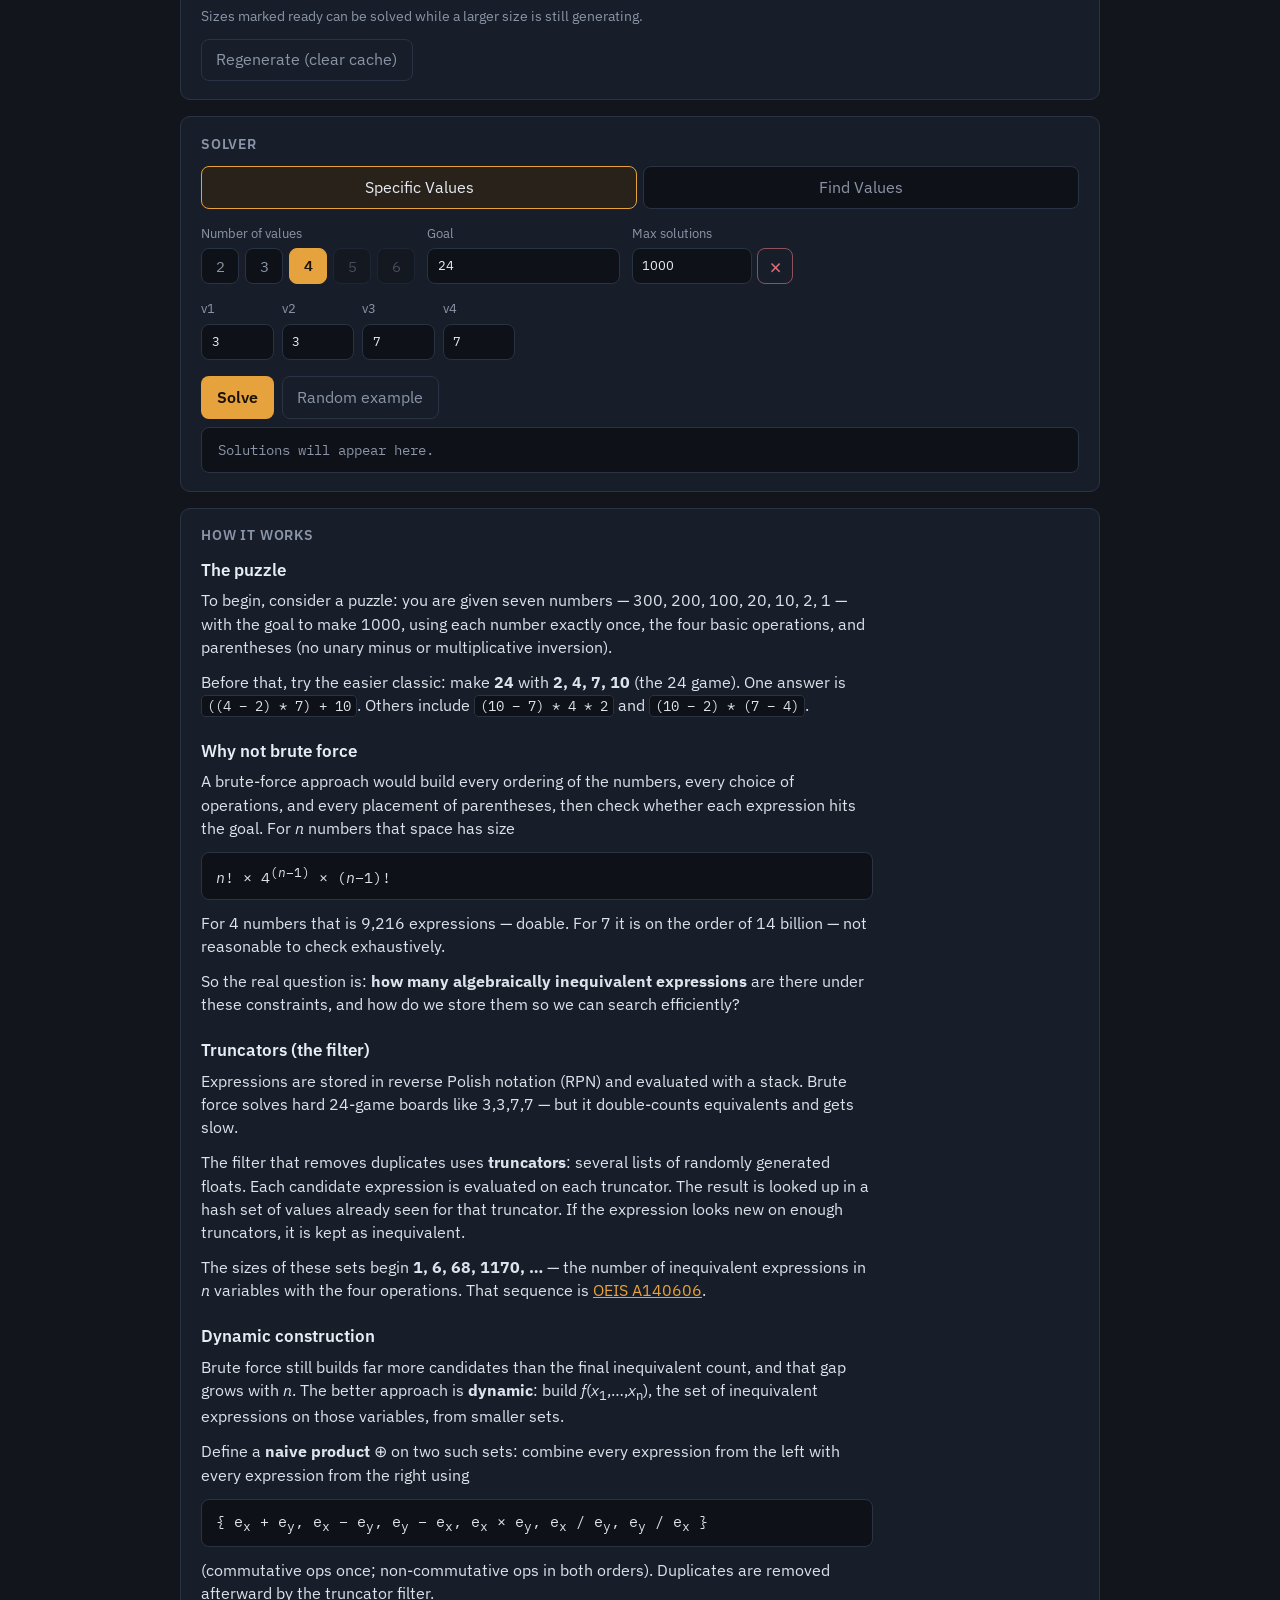
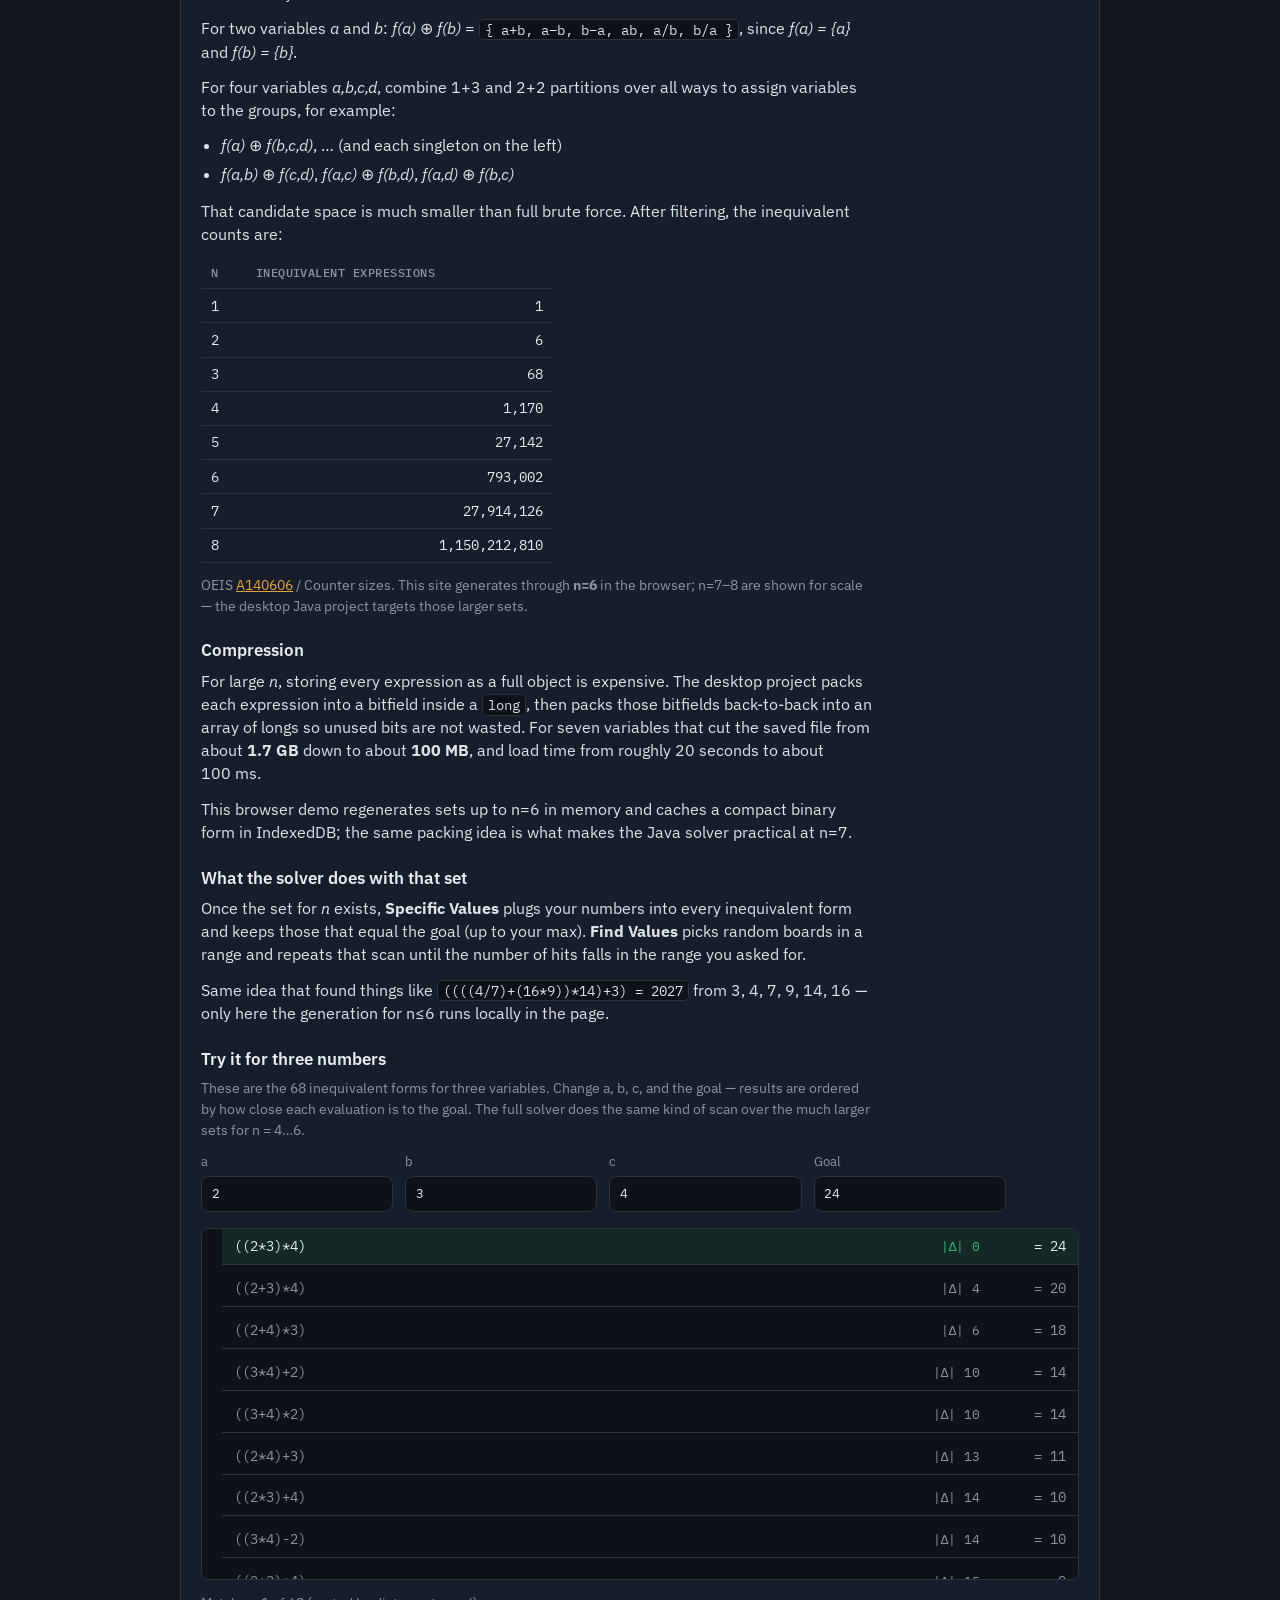
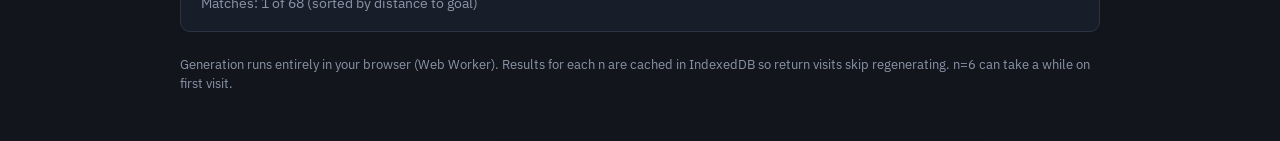
==== commit 49bcc21a: "Give each solver its own notes. The expression list shows the Development essay. ComSearch shows the" ====
--- a/web/index.html
+++ b/web/index.html
@@ -26,6 +26,11 @@
         </p>
       </header>
 
+      <section class="panel" aria-labelledby="dev-heading">
+        <h2 id="dev-heading">Development</h2>
+        <div class="explain-body" id="development">Loading the development notes…</div>
+      </section>
+
       <section class="panel" aria-labelledby="gen-heading">
         <h2 id="gen-heading">Generation</h2>
         <div class="progress-row">
--- a/web/styles.css
+++ b/web/styles.css
@@ -428,11 +428,23 @@
 }
 
 /* How it works */
+.explain-body h2,
 .explain-body h3 {
   margin: 1.35rem 0 0.45rem;
   font-size: 1.05rem;
   font-weight: 600;
   color: var(--text);
+}
+
+.explain-body ul,
+.explain-body ol {
+  margin: 0 0 0.85rem;
+  padding-left: 1.25rem;
+  color: color-mix(in srgb, var(--text) 88%, var(--muted));
+}
+
+.explain-body li {
+  margin-bottom: 0.35rem;
 }
 
 .explain-body h3:first-child {
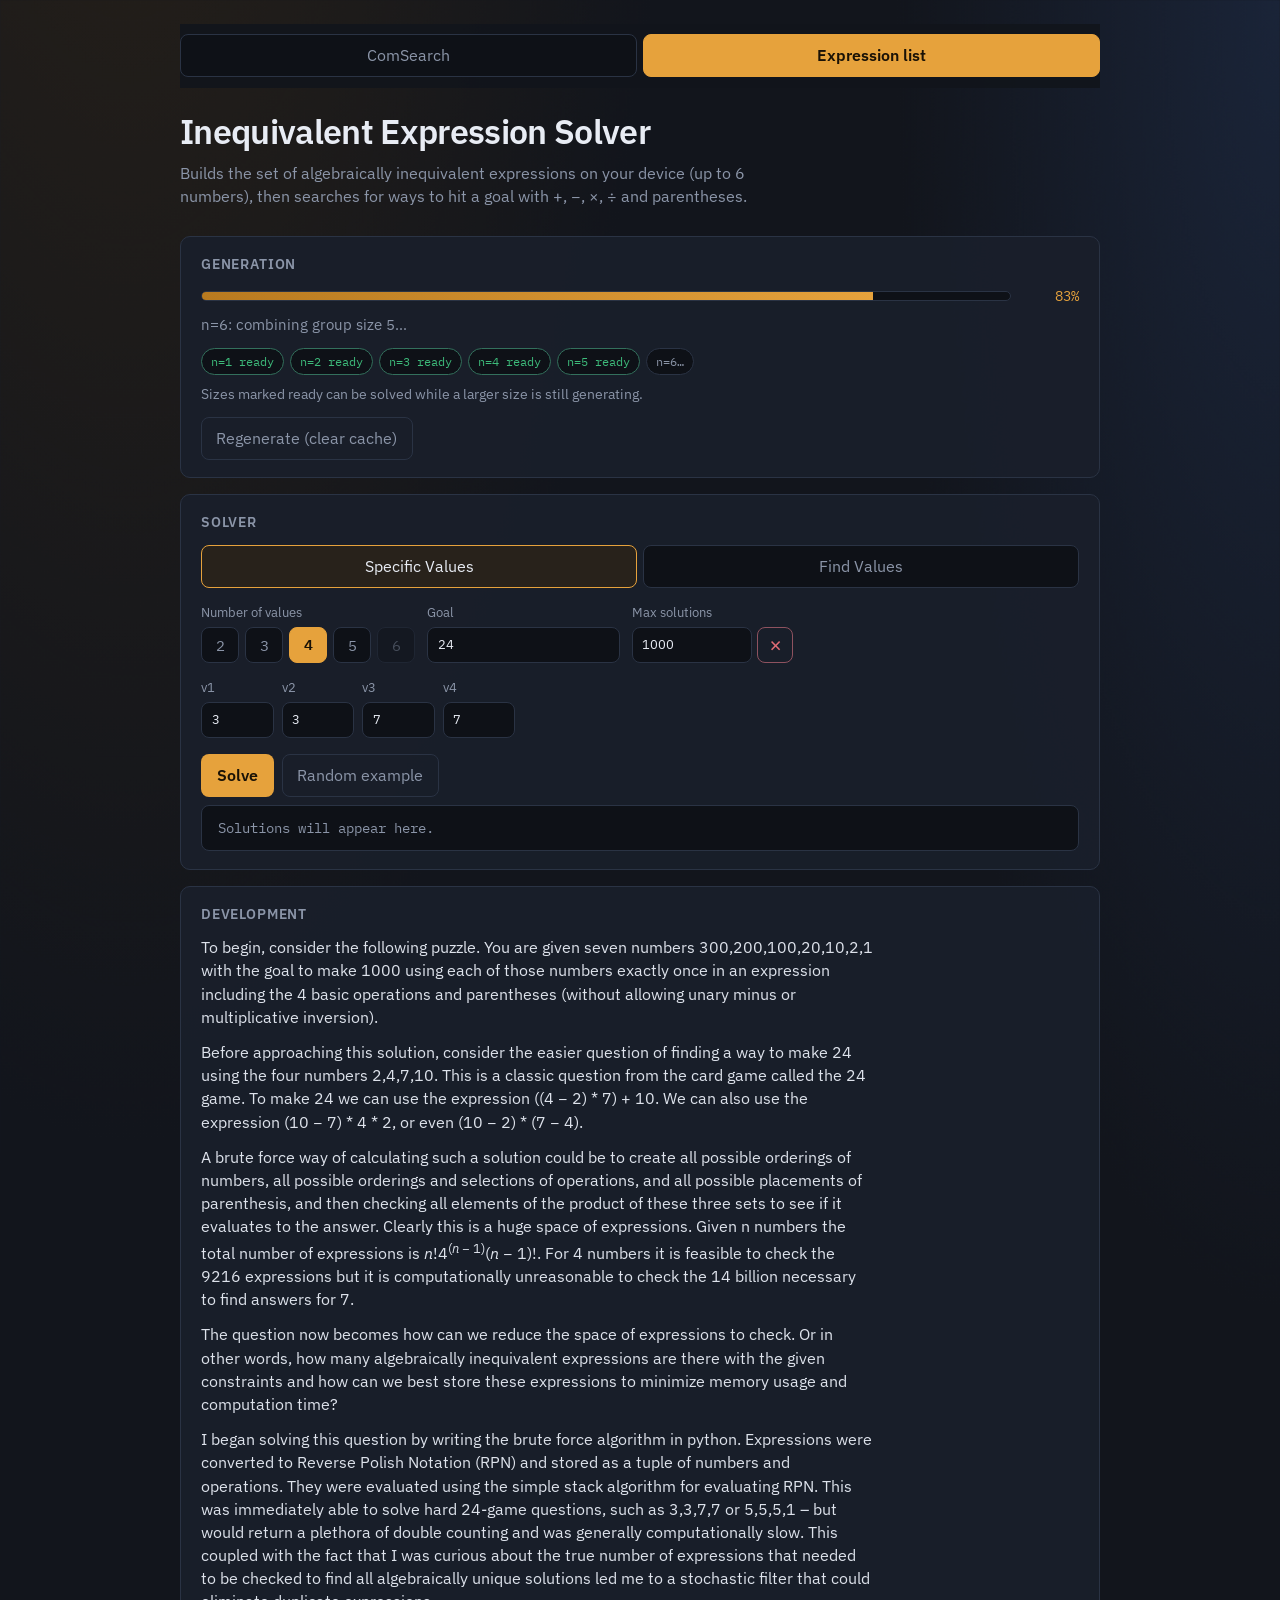
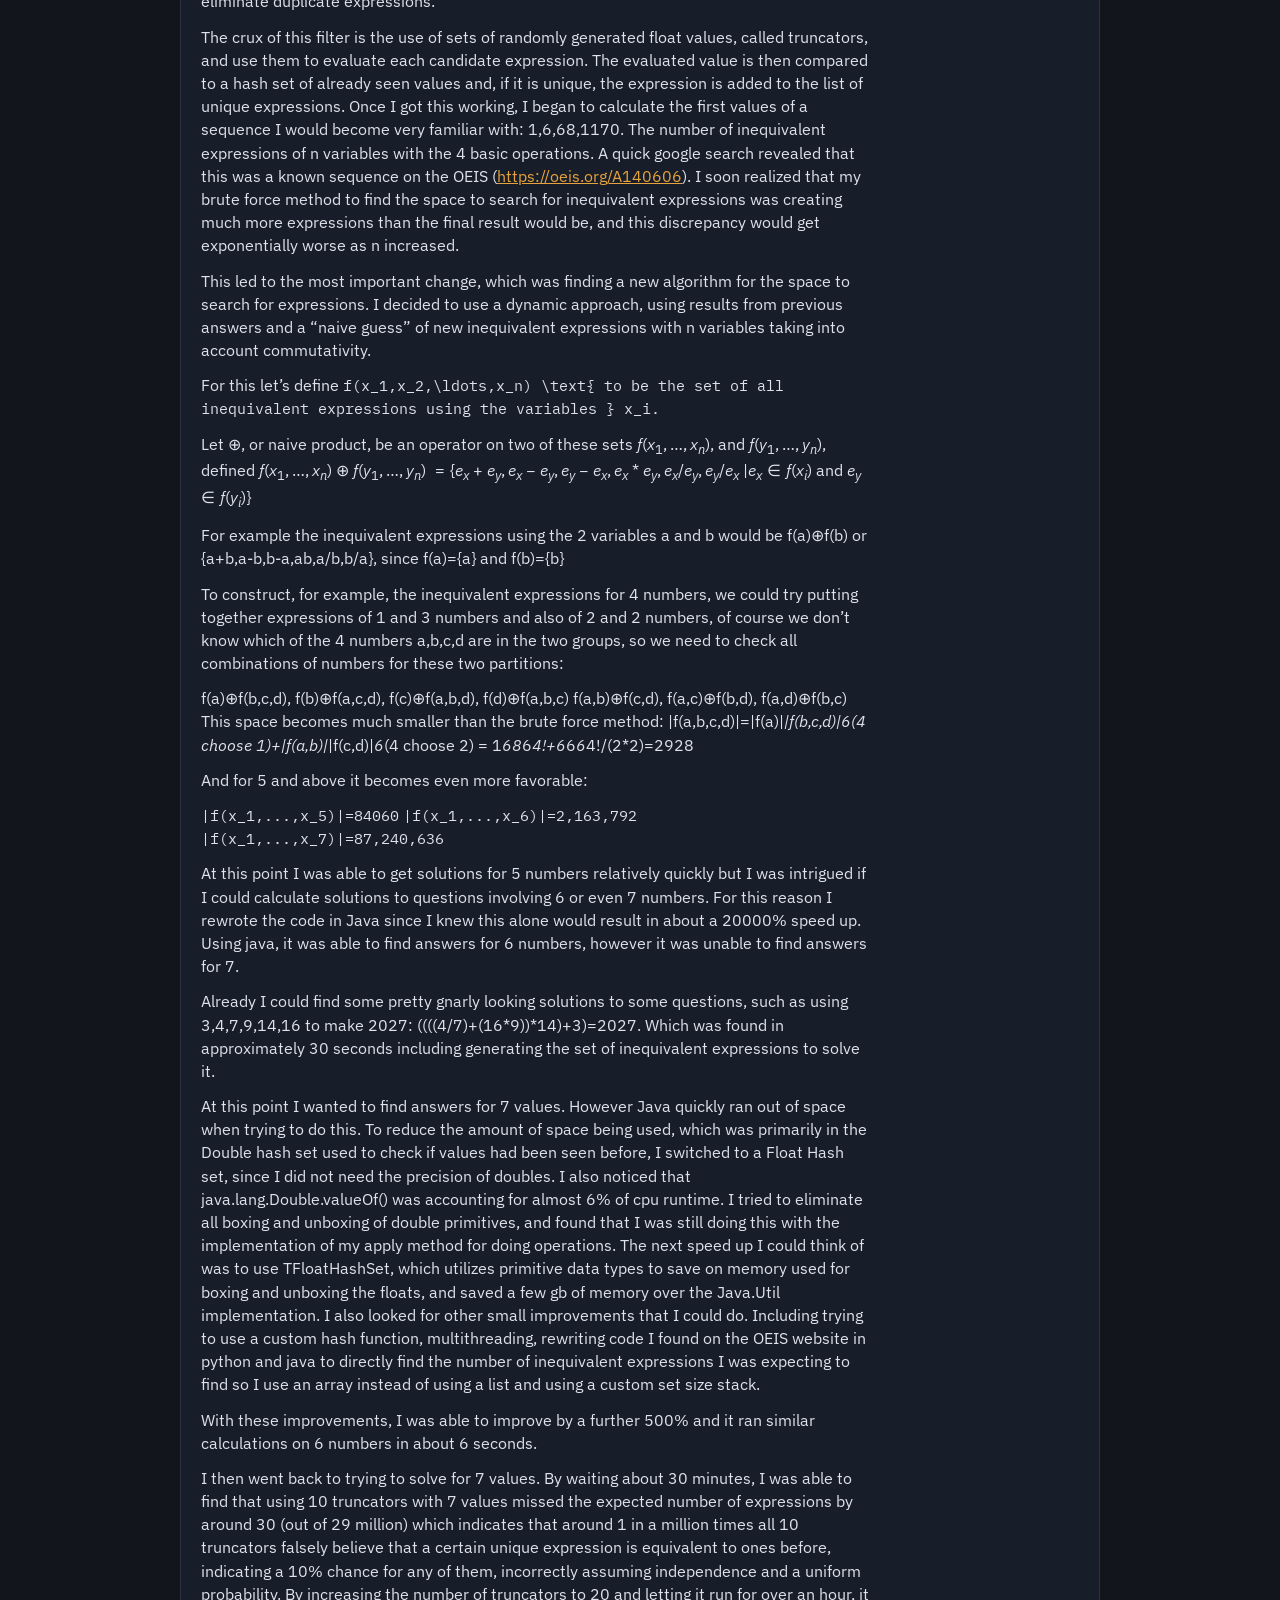
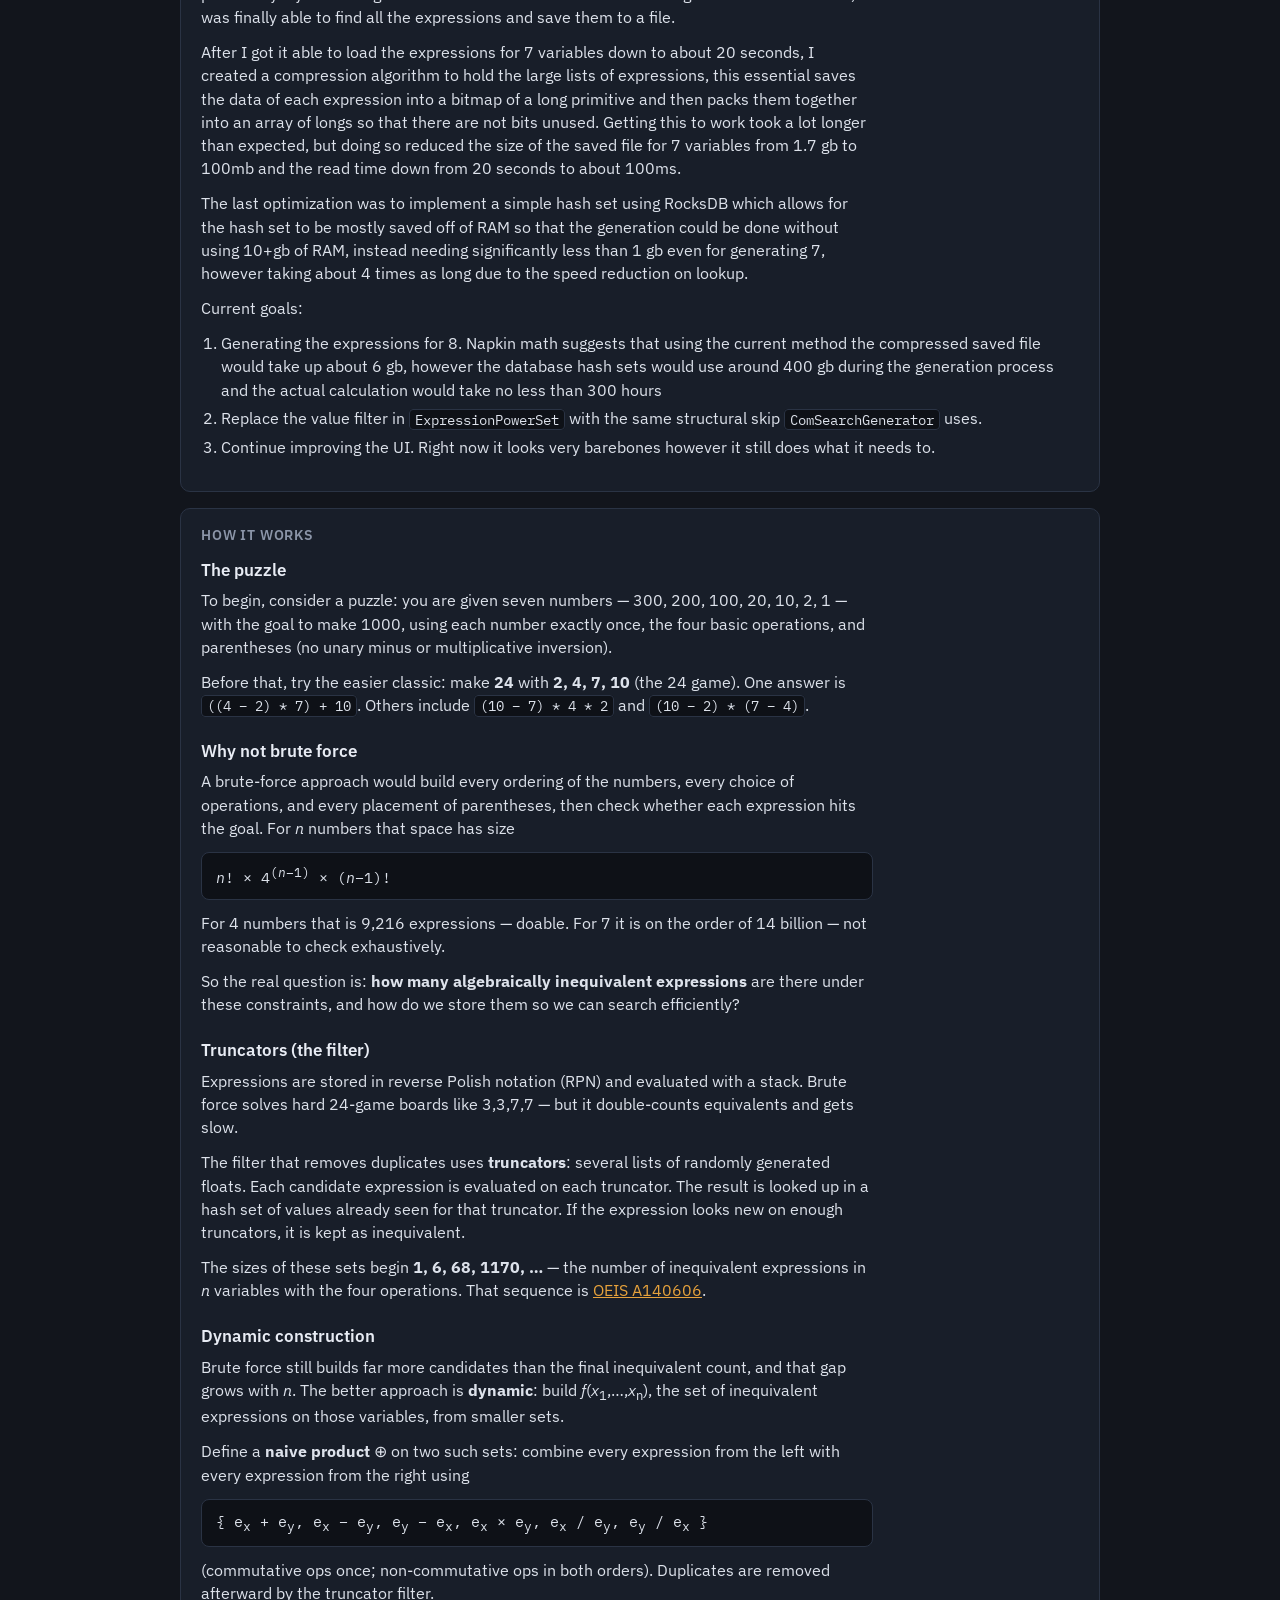
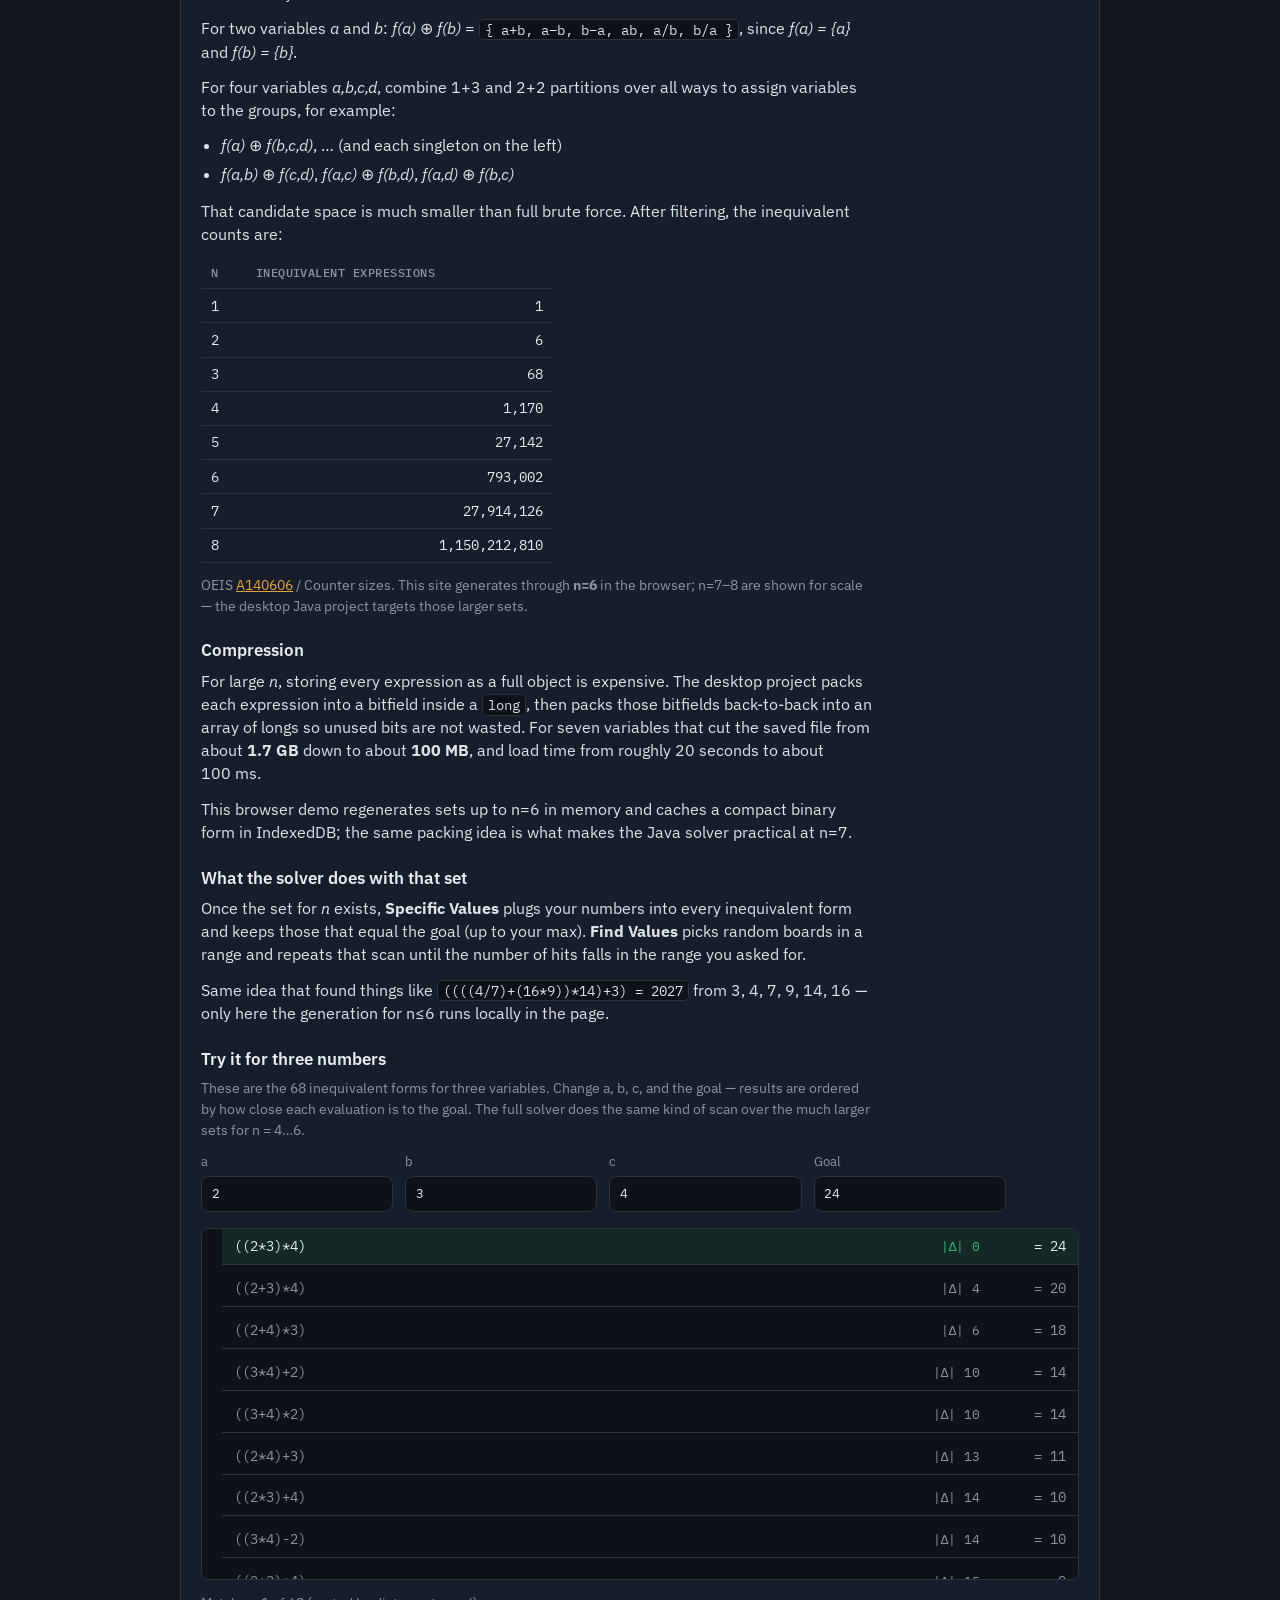
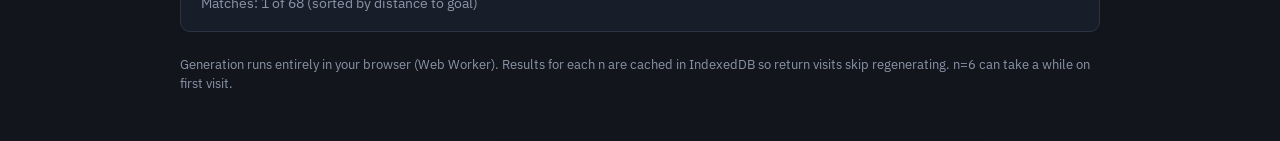
==== commit 9befcc09: "Put the solver above its description and the progress bar under the buttons. The short intro stays a" ====
--- a/web/index.html
+++ b/web/index.html
@@ -26,11 +26,6 @@
         </p>
       </header>
 
-      <section class="panel" aria-labelledby="dev-heading">
-        <h2 id="dev-heading">Development</h2>
-        <div class="explain-body" id="development">Loading the development notes…</div>
-      </section>
-
       <section class="panel" aria-labelledby="gen-heading">
         <h2 id="gen-heading">Generation</h2>
         <div class="progress-row">
@@ -104,6 +99,11 @@
         </div>
         <div class="meta" id="solveMeta"></div>
         <div class="results" id="results" aria-live="polite"></div>
+      </section>
+
+      <section class="panel" aria-labelledby="dev-heading">
+        <h2 id="dev-heading">Development</h2>
+        <div class="explain-body" id="development">Loading the development notes…</div>
       </section>
 
       <section class="panel explain" aria-labelledby="explain-heading">
--- a/web/styles.css
+++ b/web/styles.css
@@ -151,6 +151,25 @@
   margin-bottom: 1rem;
 }
 
+label.check {
+  display: flex;
+  flex-direction: row;
+  align-items: center;
+  gap: 0.45rem;
+  align-self: end;
+  min-height: 2.25rem;
+  font-size: 0.9rem;
+  color: var(--text);
+}
+
+label.check input {
+  width: 1rem;
+  height: 1rem;
+  min-height: 0;
+  margin: 0;
+  padding: 0;
+}
+
 label.field,
 .field {
   display: flex;
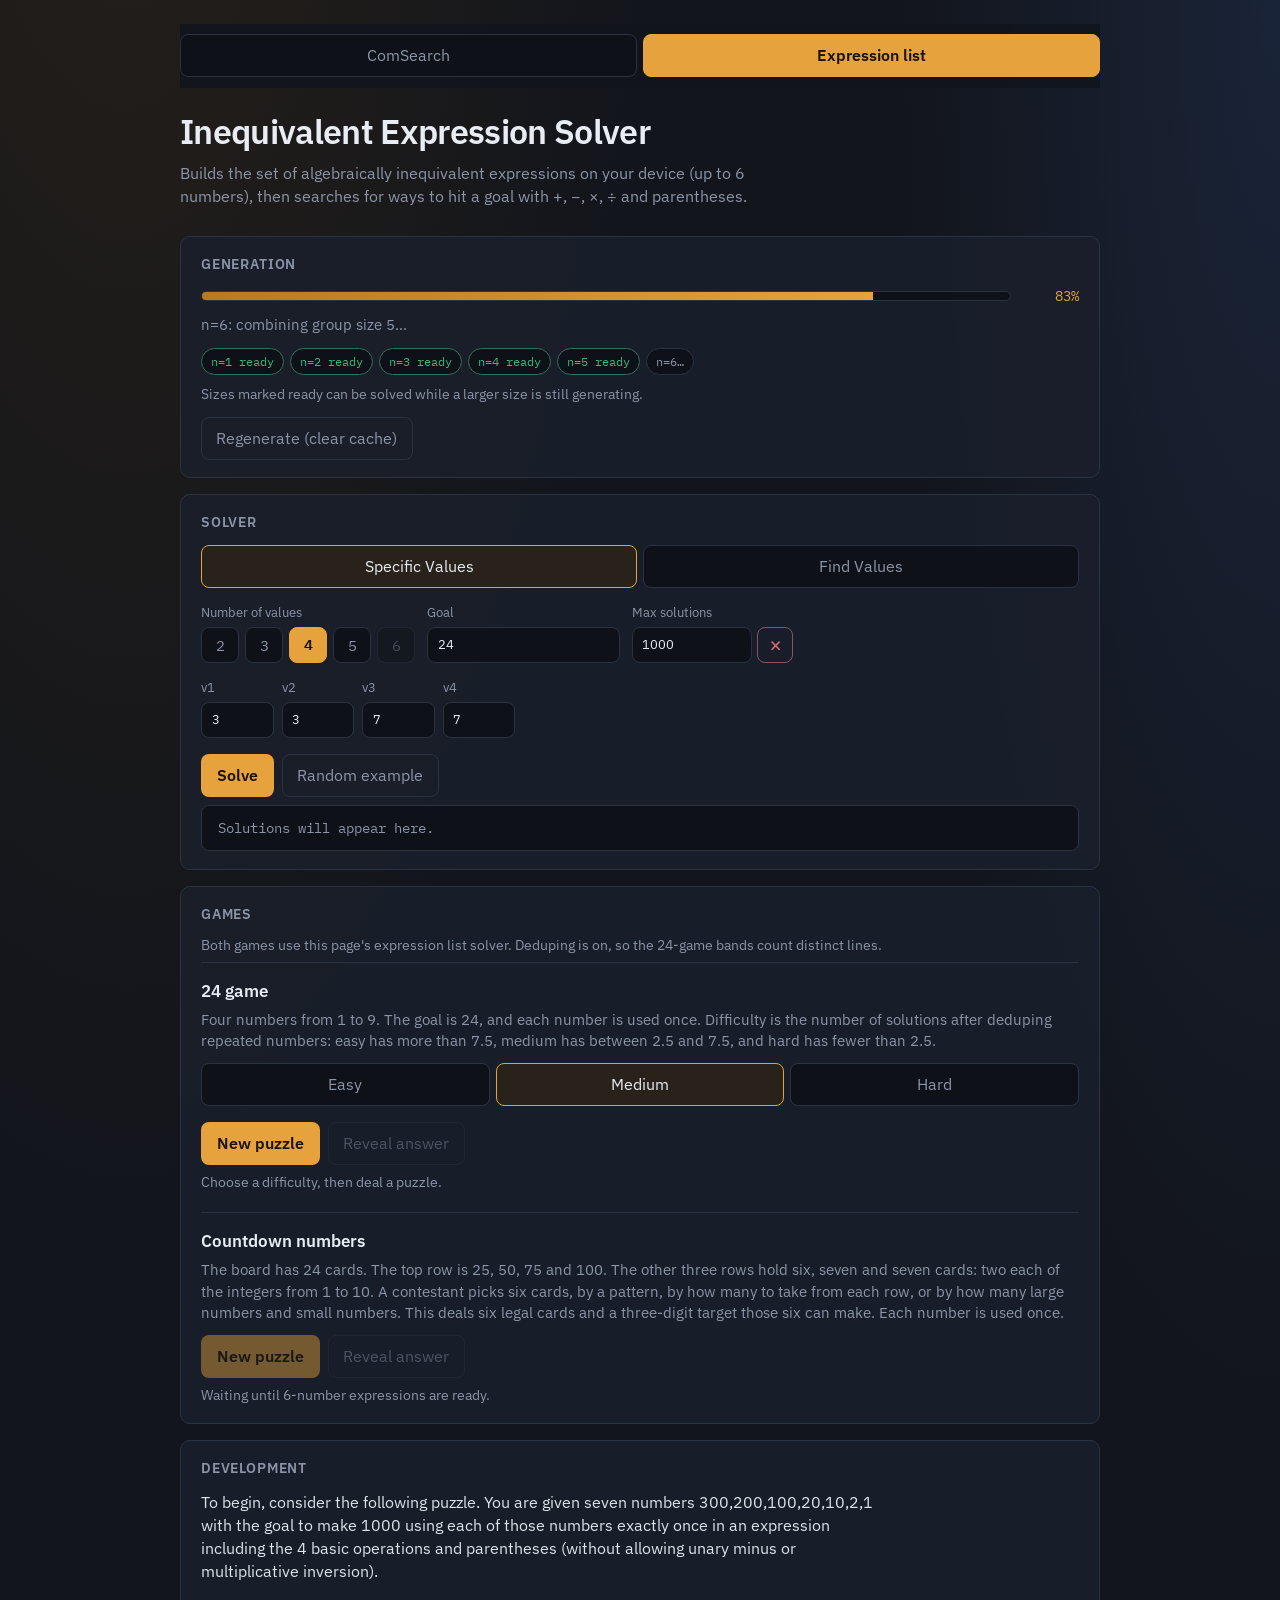
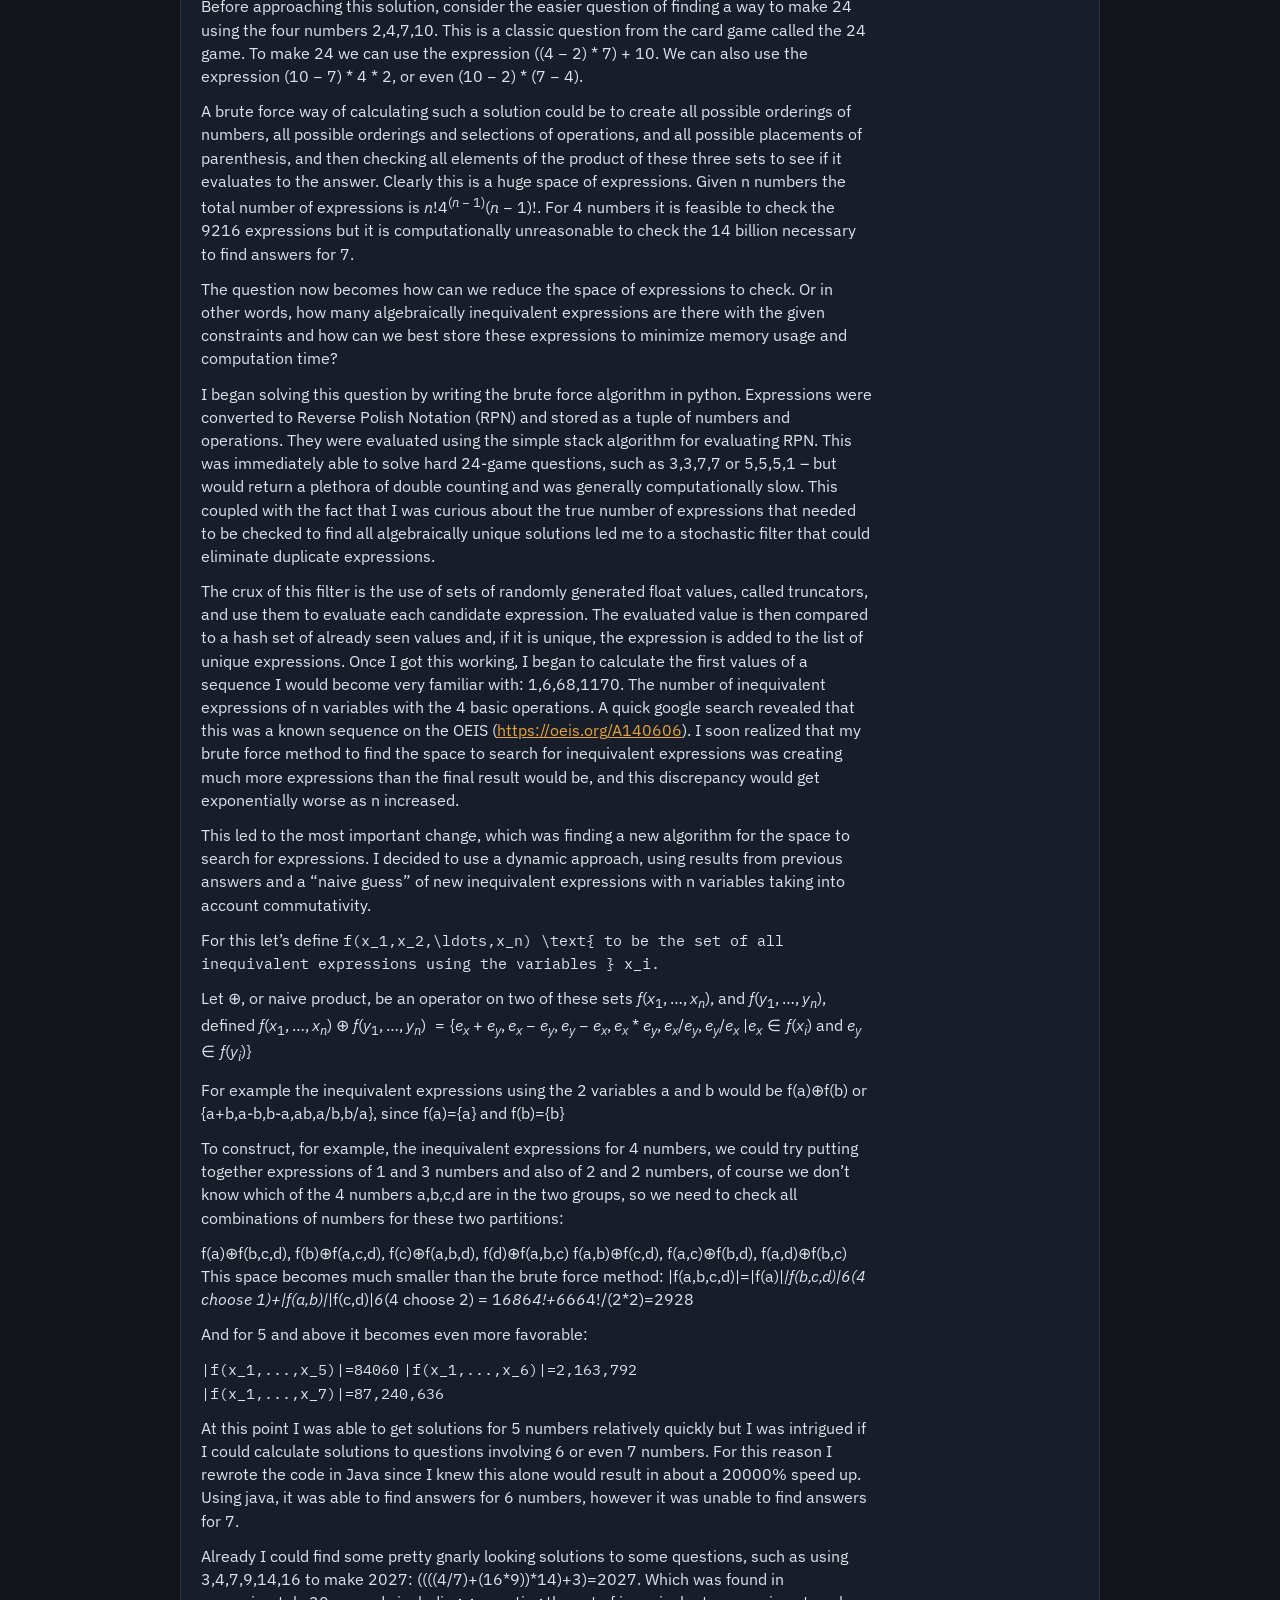
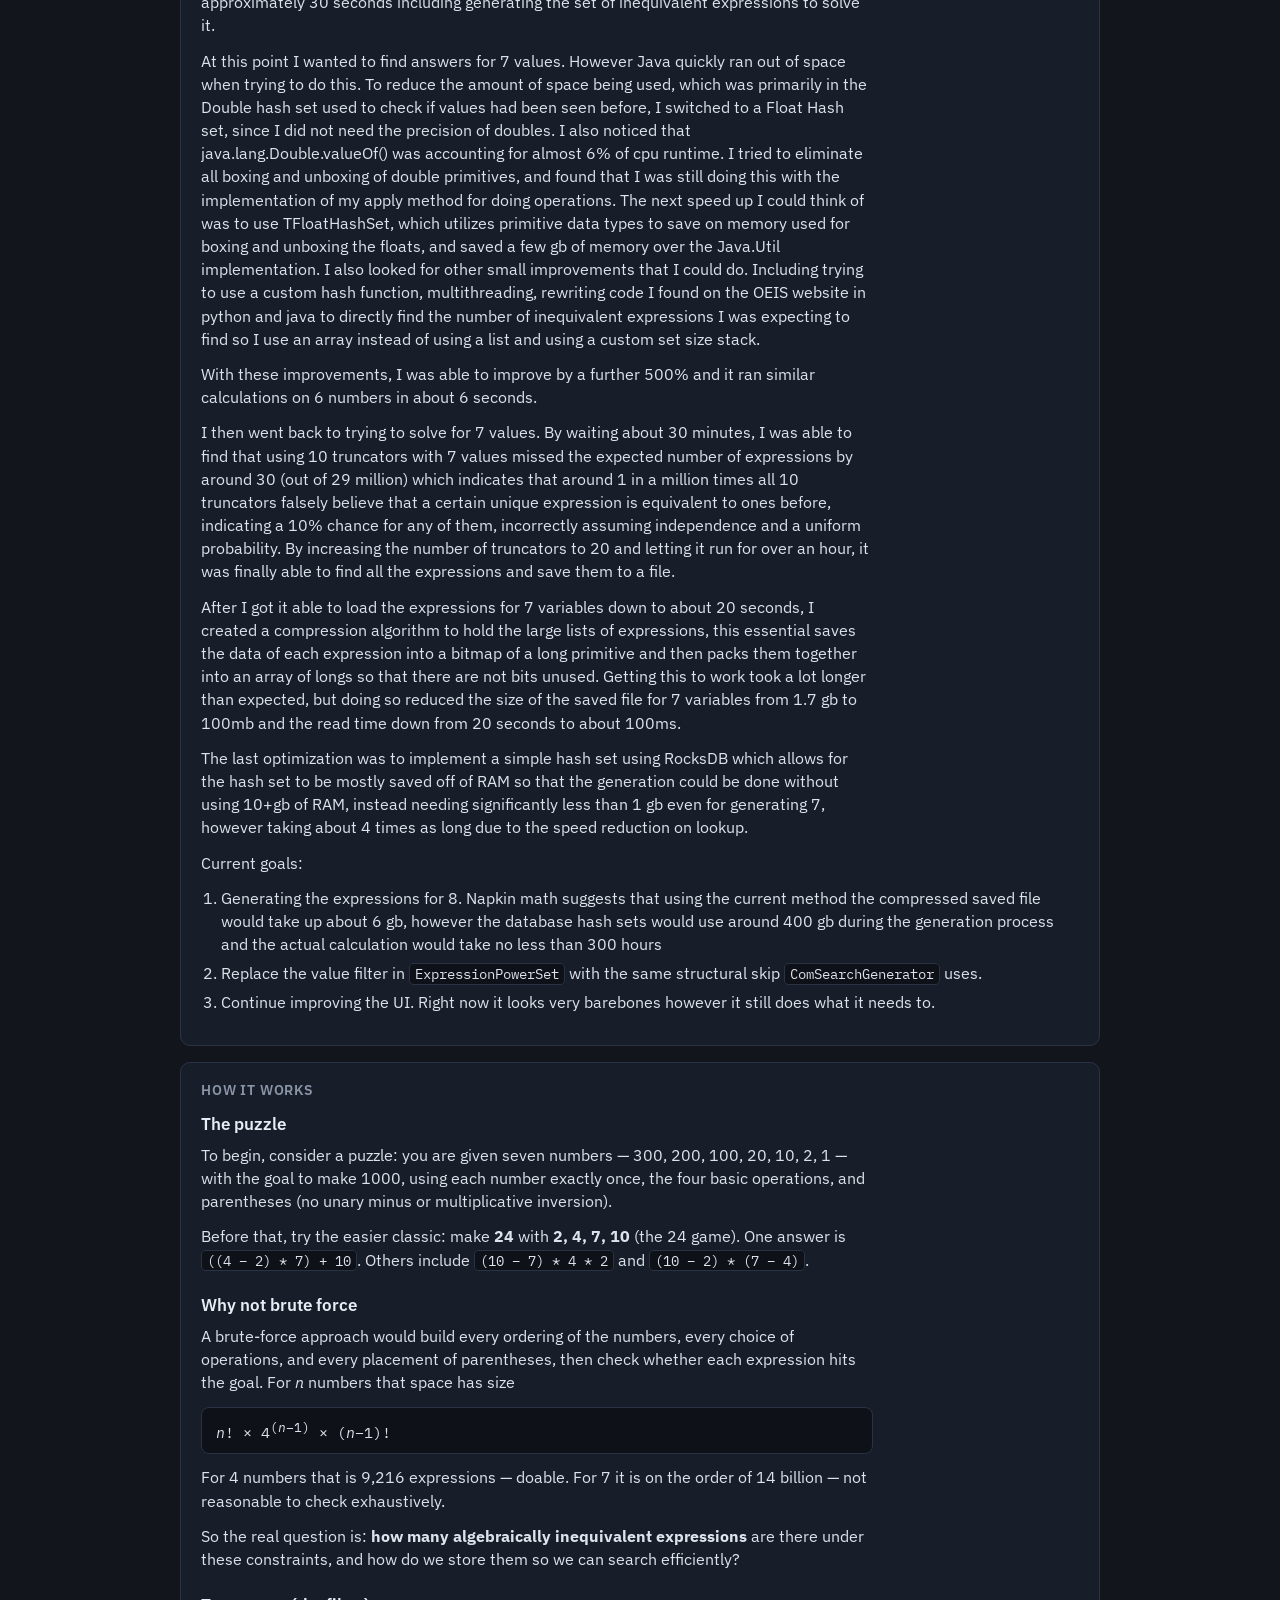
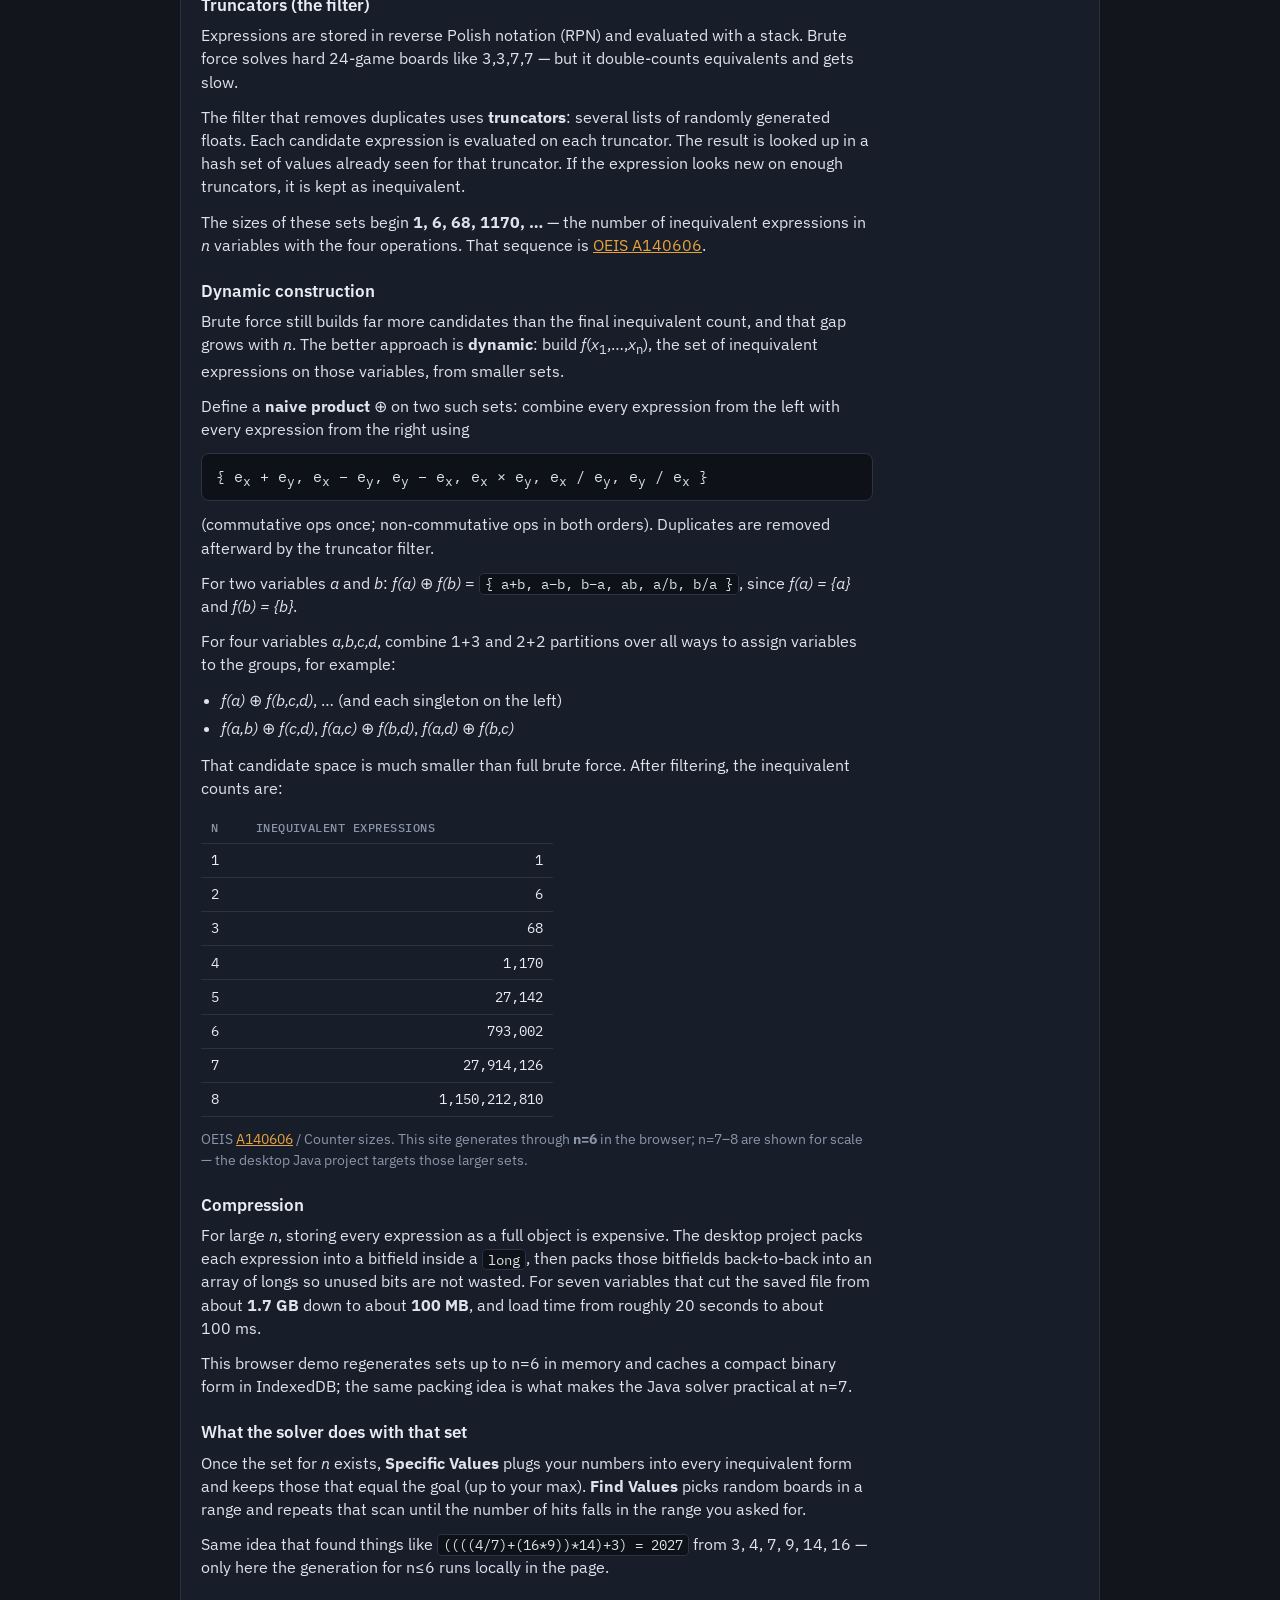
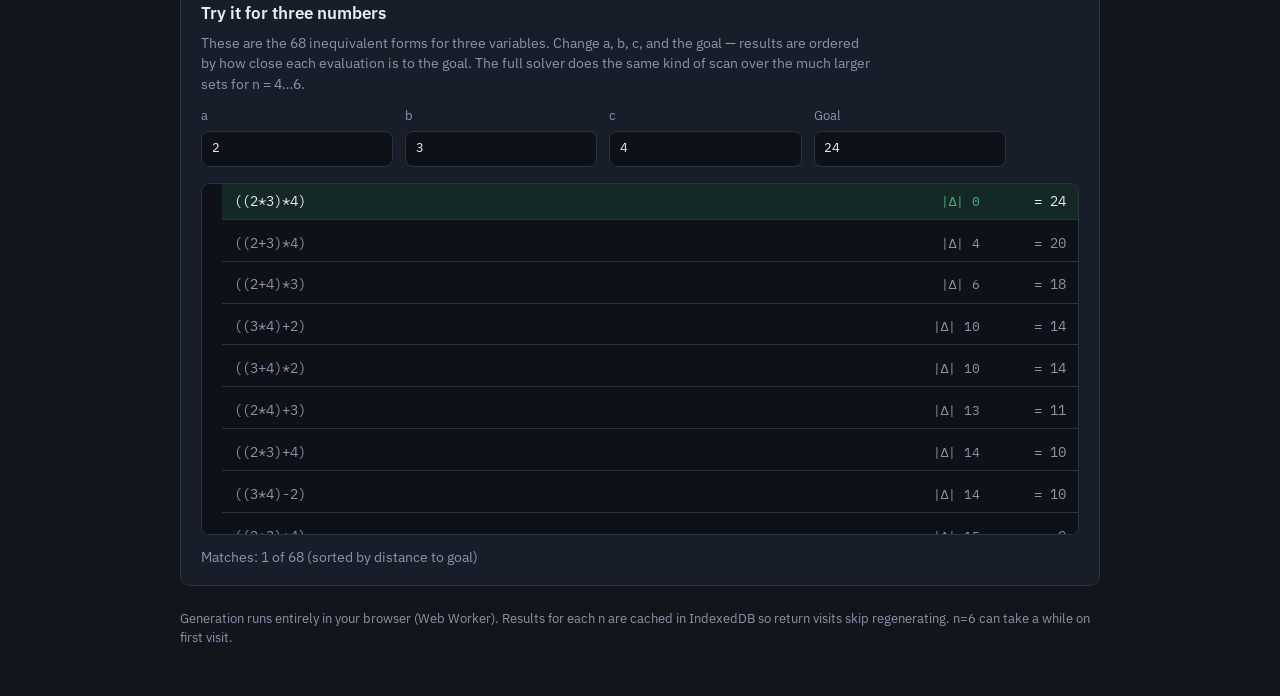
==== commit 3cc14309: "Add the 24 game and Countdown numbers under both solvers. The 24 game deals four numbers from 1 to 9" ====
--- a/web/index.html
+++ b/web/index.html
@@ -101,6 +101,8 @@
         <div class="results" id="results" aria-live="polite"></div>
       </section>
 
+      <section class="panel games" id="games" aria-labelledby="games-heading"></section>
+
       <section class="panel" aria-labelledby="dev-heading">
         <h2 id="dev-heading">Development</h2>
         <div class="explain-body" id="development">Loading the development notes…</div>
--- a/web/styles.css
+++ b/web/styles.css
@@ -369,6 +369,70 @@
   color: var(--muted);
 }
 
+.game-answer:empty::before {
+  content: none;
+}
+
+.games .game-block {
+  margin-top: 1.25rem;
+  padding-top: 1rem;
+  border-top: 1px solid var(--border);
+}
+
+.games .game-block:first-of-type {
+  margin-top: 0.35rem;
+}
+
+.games h3 {
+  margin: 0 0 0.35rem;
+  font-size: 1.05rem;
+  font-weight: 600;
+}
+
+.games .game-block p {
+  margin: 0 0 0.75rem;
+  color: var(--muted);
+  font-size: 0.92rem;
+}
+
+.games button:disabled {
+  opacity: 0.45;
+  cursor: not-allowed;
+}
+
+.number-chips {
+  display: flex;
+  flex-wrap: wrap;
+  gap: 0.45rem;
+  margin-top: 0.65rem;
+}
+
+.number-chips:empty {
+  display: none;
+}
+
+.number-chips span {
+  min-width: 2.5rem;
+  text-align: center;
+  font-family: var(--mono);
+  font-size: 1.15rem;
+  padding: 0.35rem 0.65rem;
+  border-radius: 8px;
+  background: var(--bg-input);
+  border: 1px solid var(--border);
+}
+
+.number-chips .goal-chip {
+  color: #1a1206;
+  background: var(--accent);
+  border-color: var(--accent);
+  font-weight: 600;
+}
+
+.game-answer {
+  margin-top: 0.65rem;
+}
+
 .meta {
   margin-top: 0.5rem;
   font-size: 0.85rem;
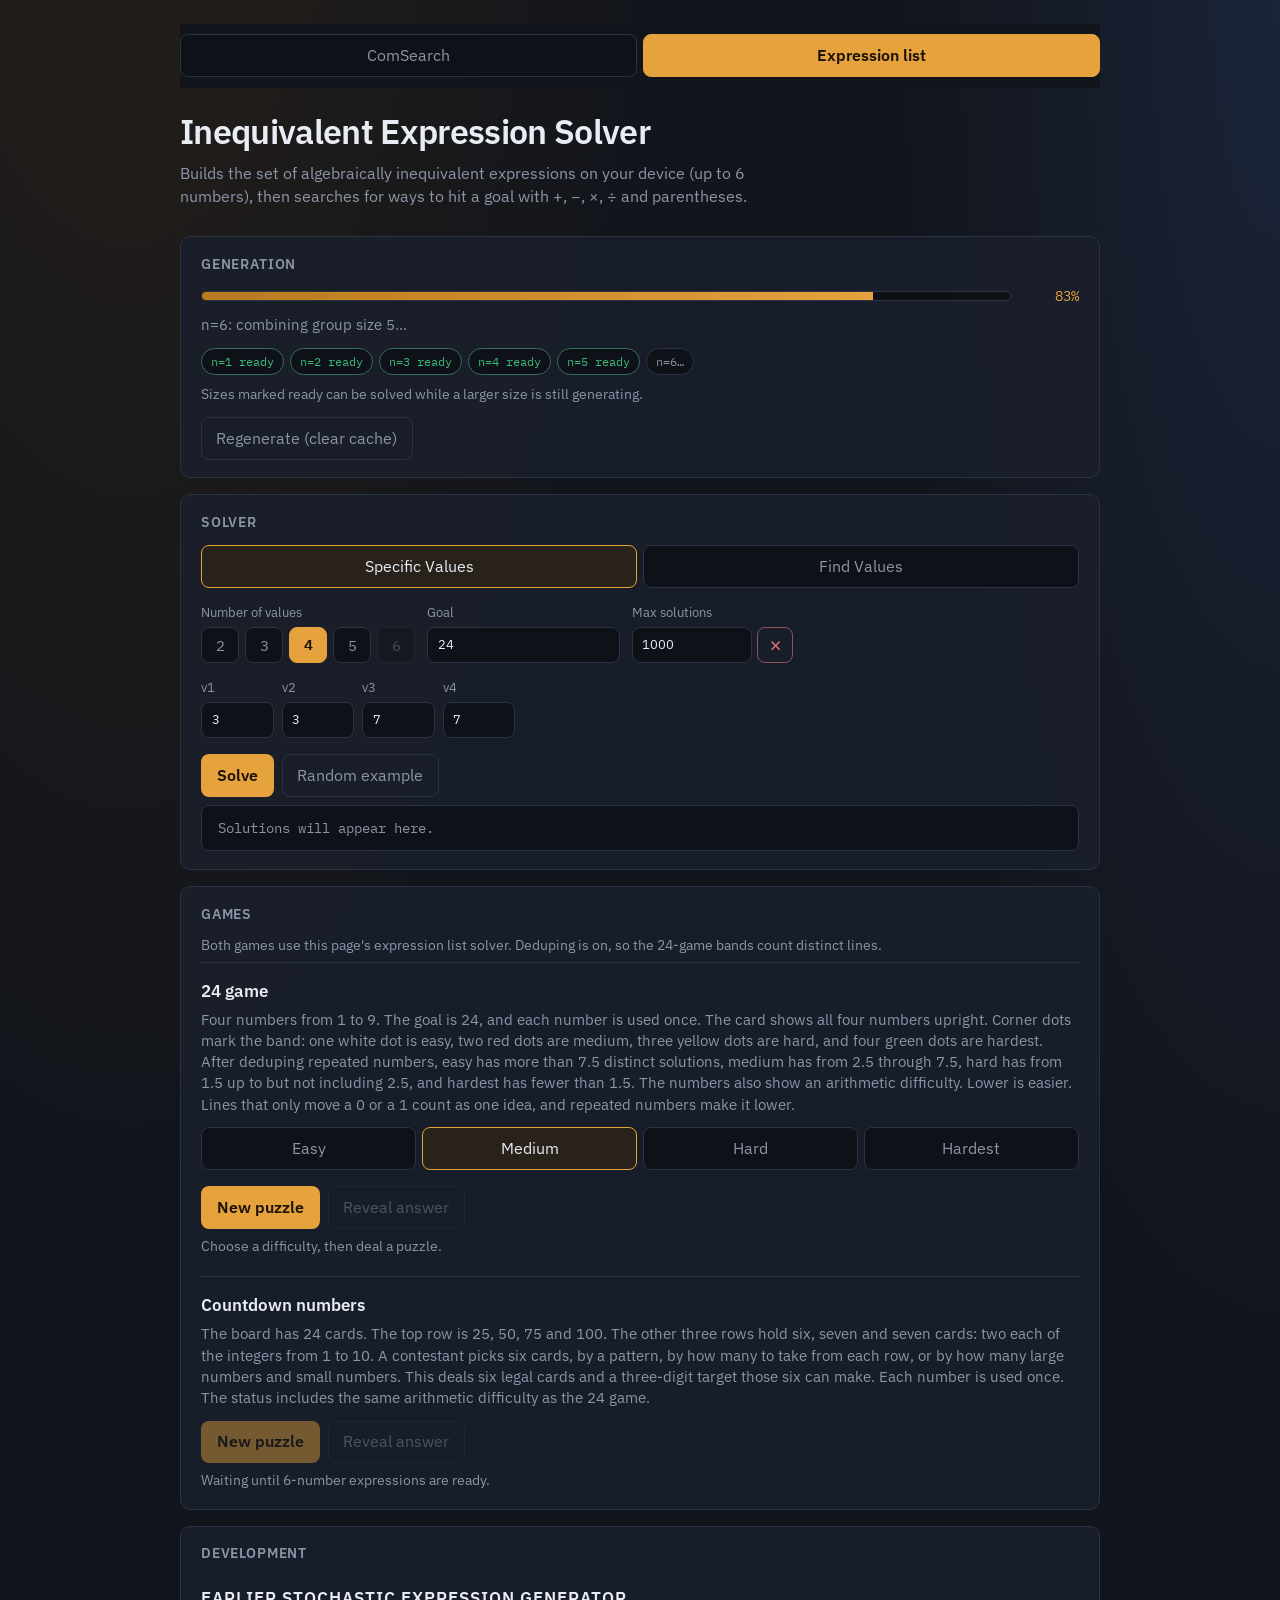
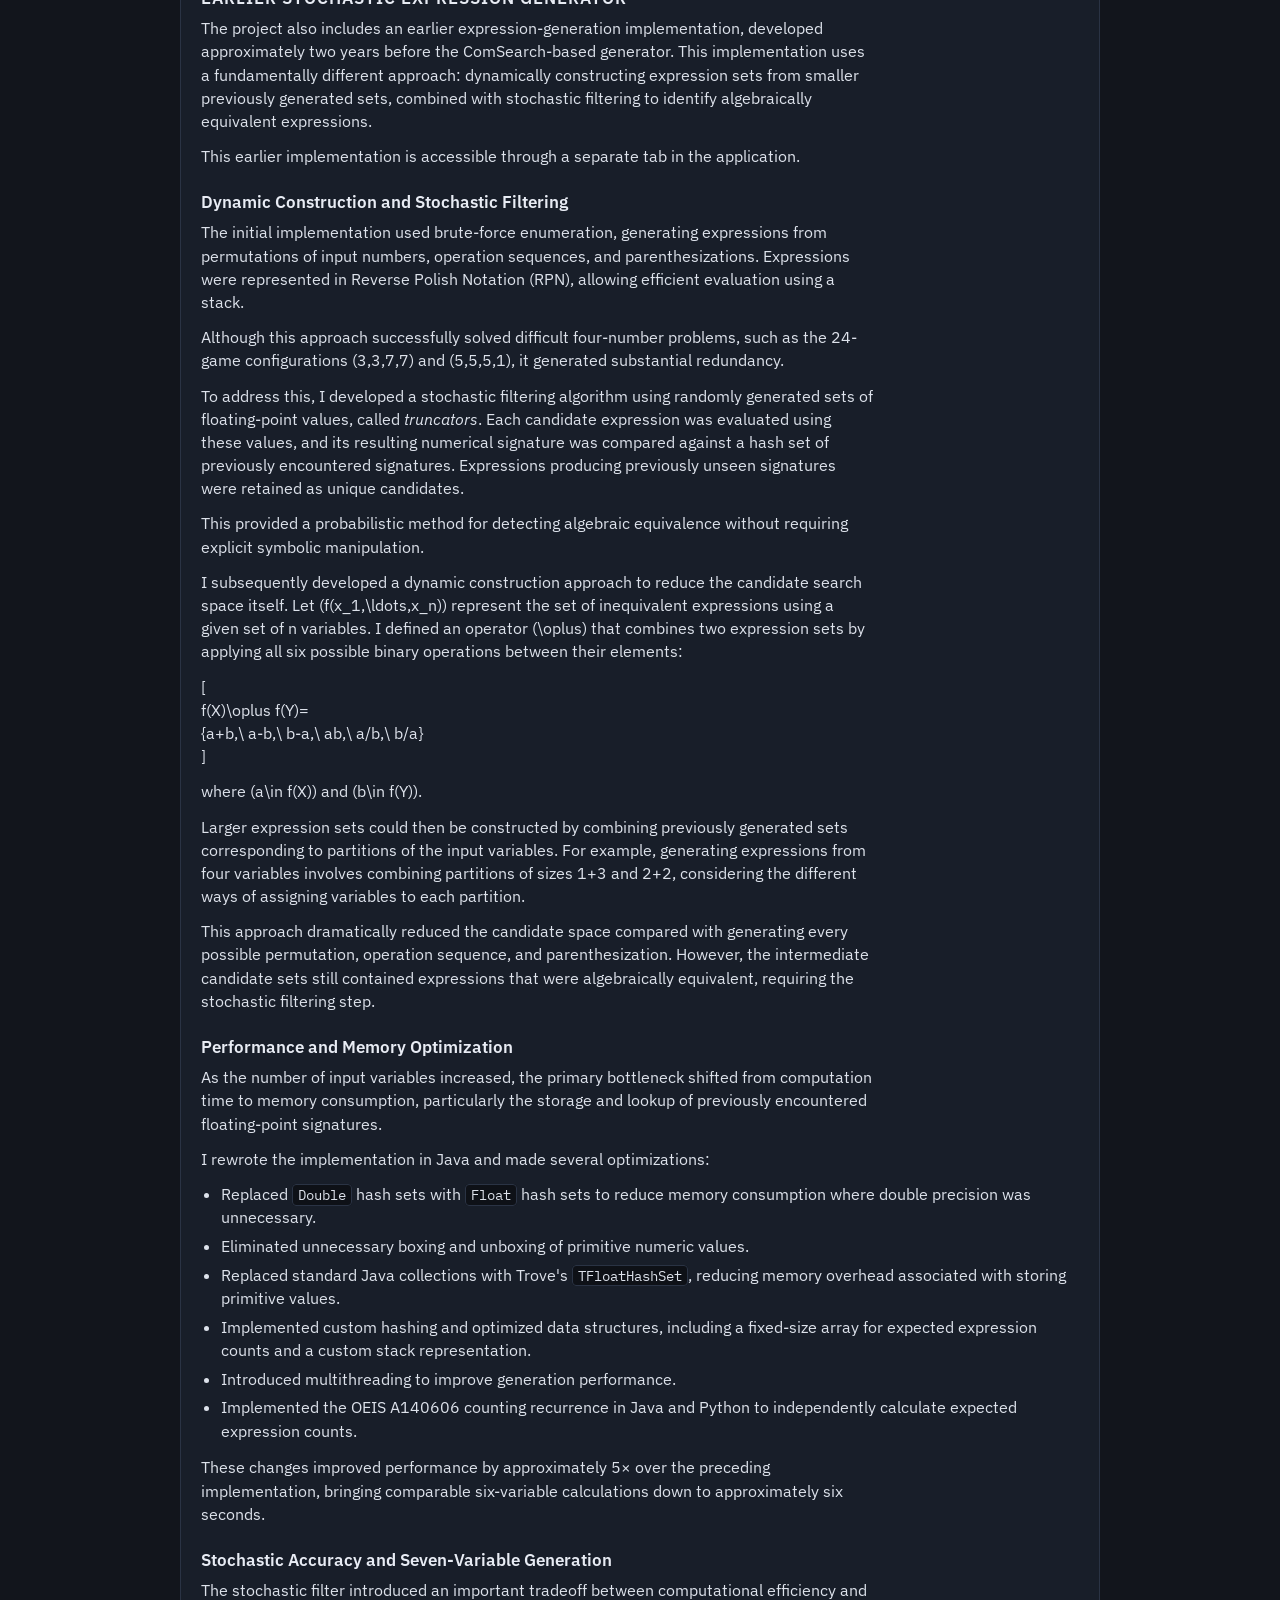
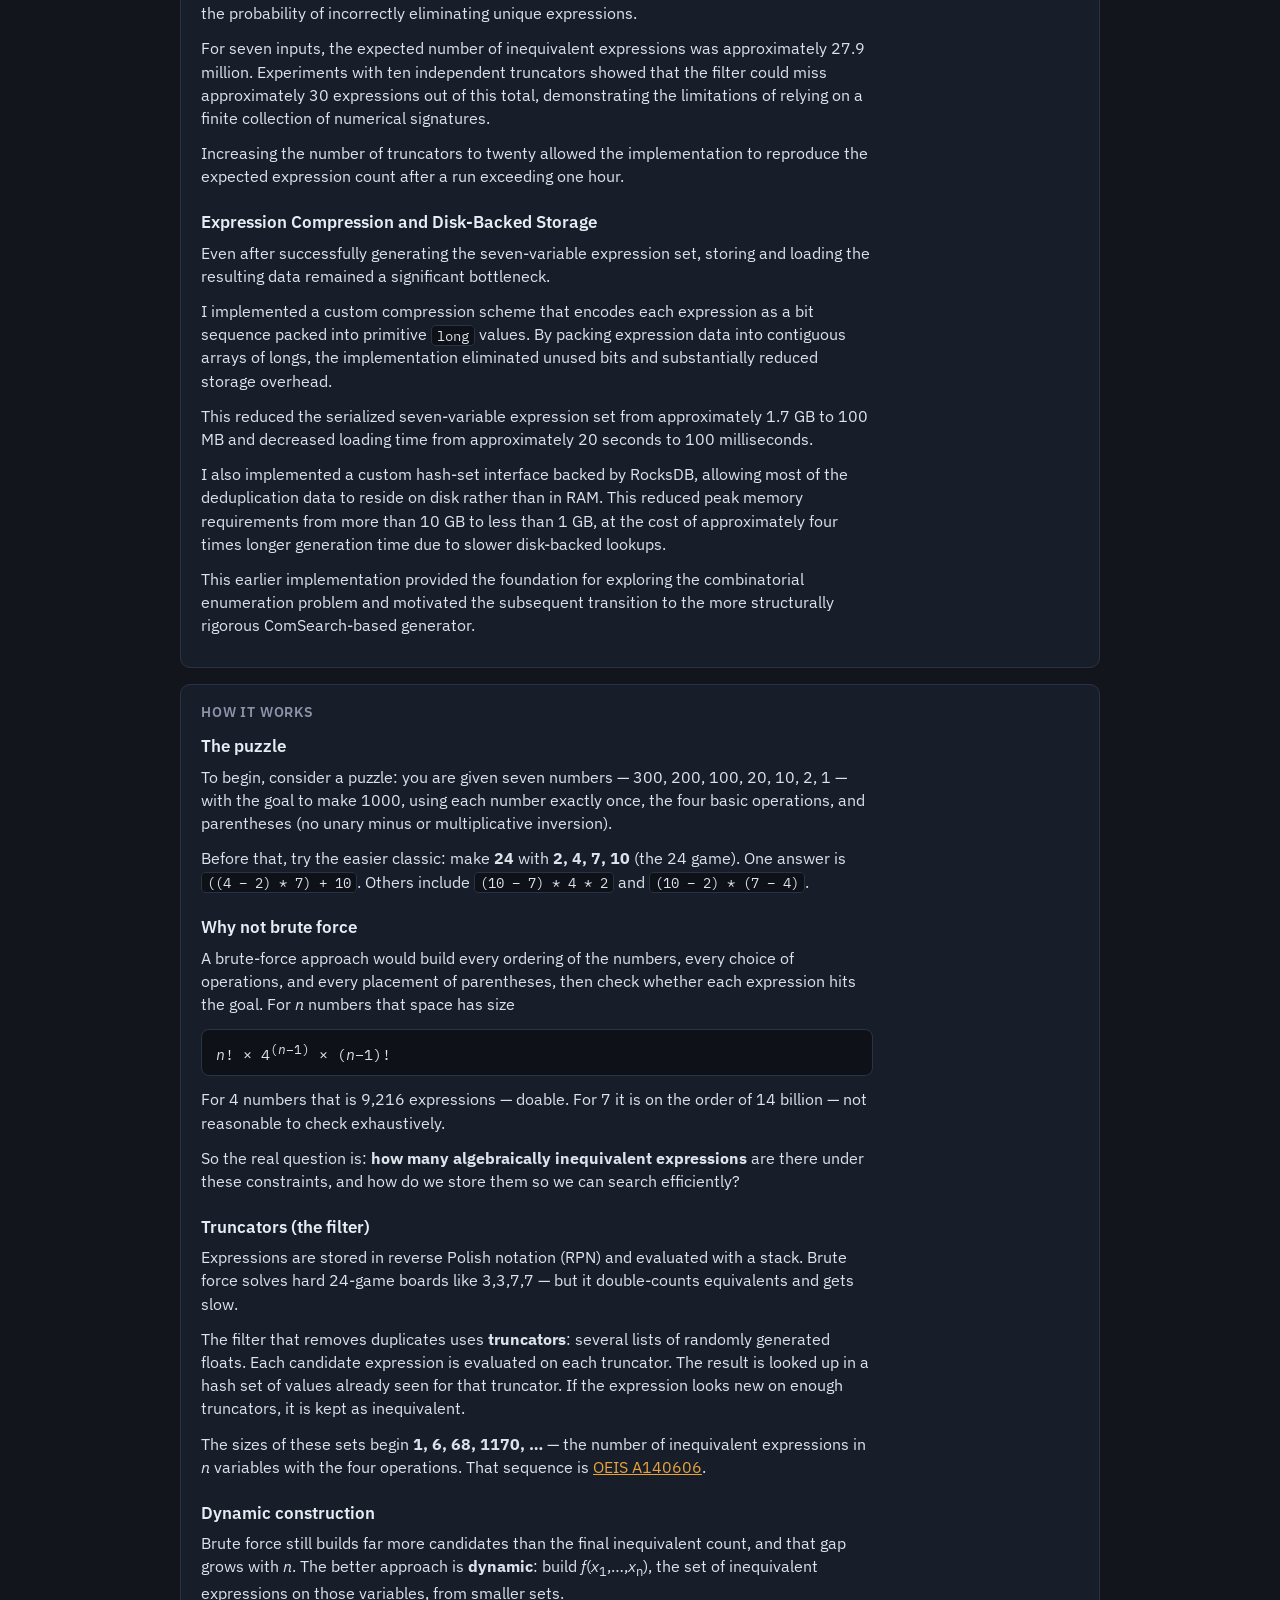
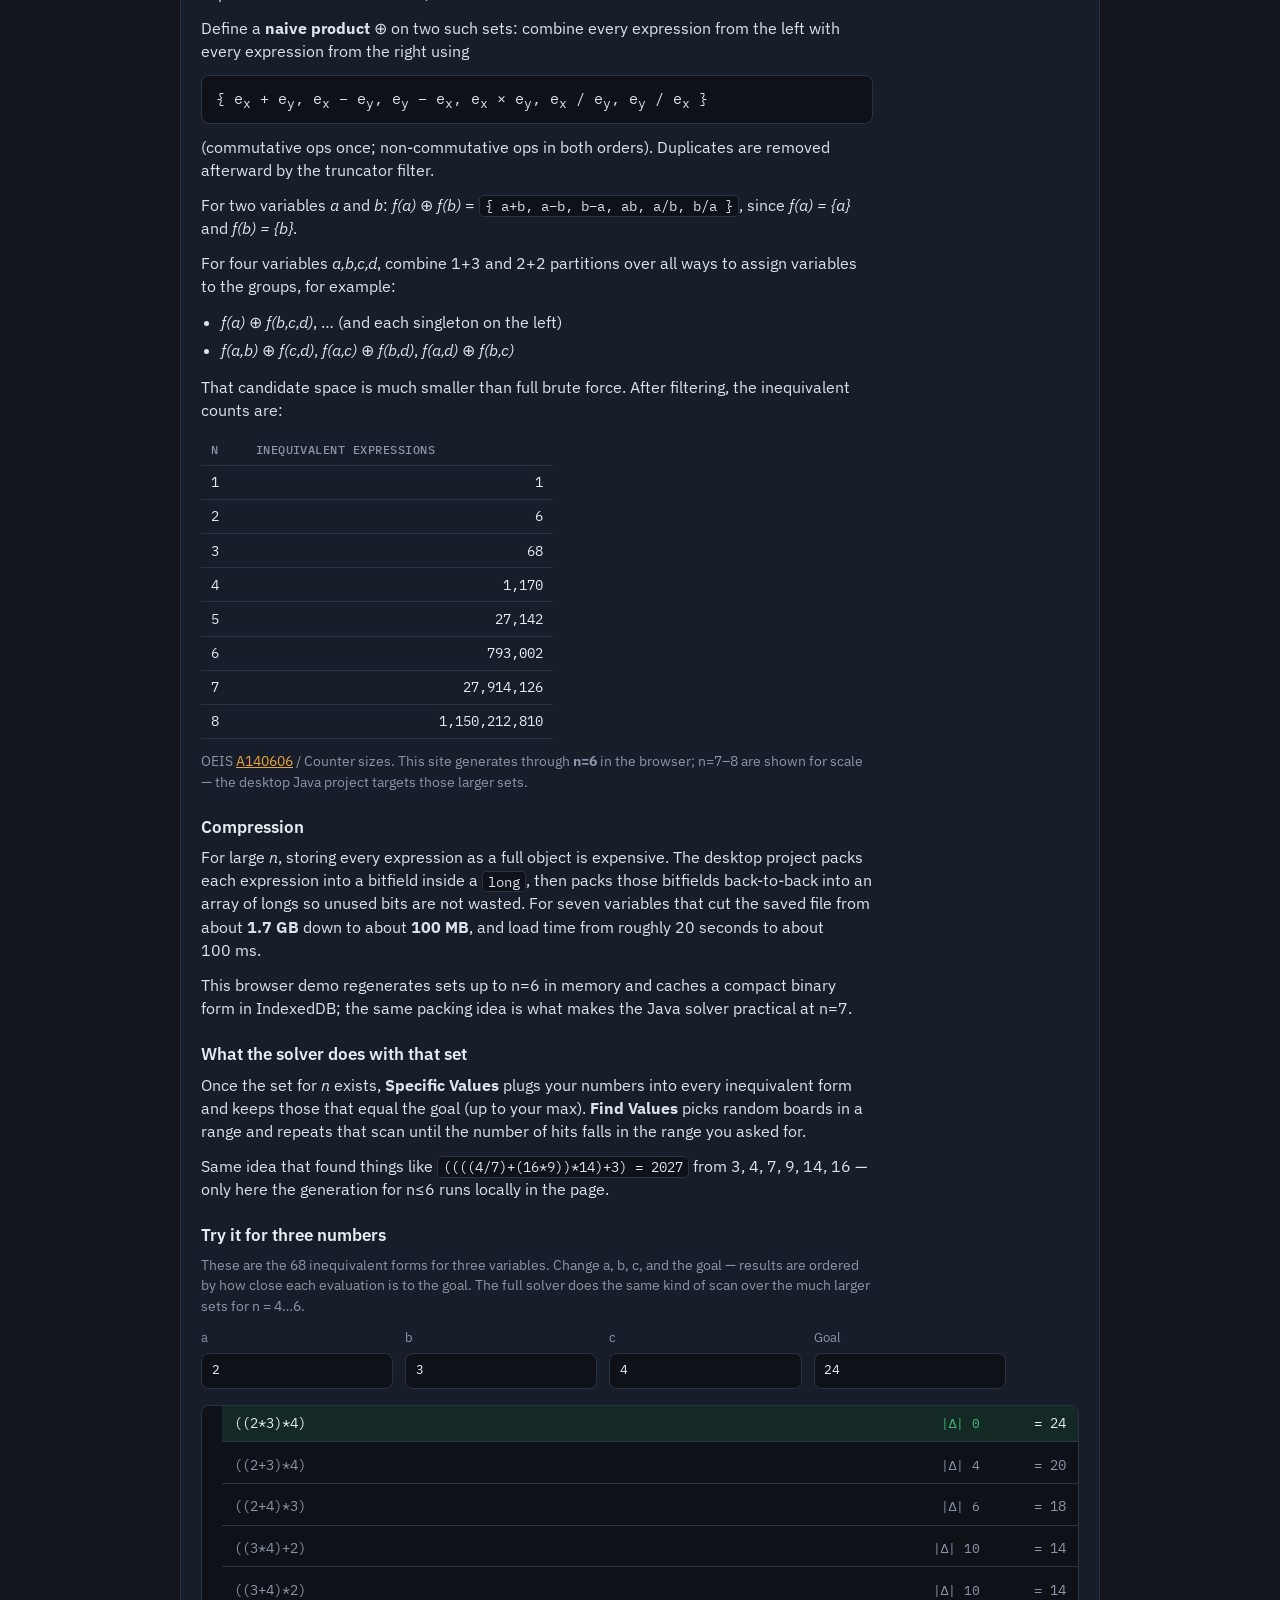
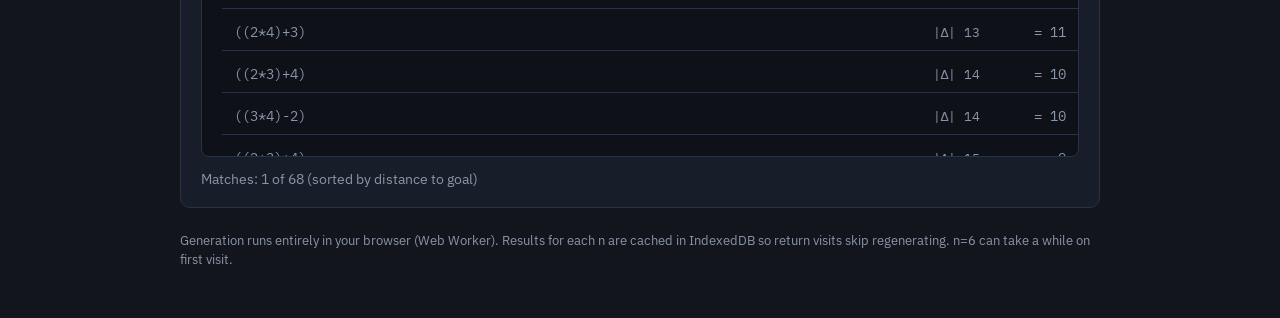
==== commit 7a858a0d: "Draw 24-game deals as cards with upright numbers. Each deal is a blue-and-gold wheel. All four numbe" ====
--- a/web/index.html
+++ b/web/index.html
@@ -7,7 +7,7 @@
     <link rel="preconnect" href="https://fonts.googleapis.com" />
     <link rel="preconnect" href="https://fonts.gstatic.com" crossorigin />
     <link
-      href="https://fonts.googleapis.com/css2?family=IBM+Plex+Mono:wght@400;500&family=IBM+Plex+Sans:wght@400;500;600&display=swap"
+      href="https://fonts.googleapis.com/css2?family=IBM+Plex+Mono:wght@400;500&family=IBM+Plex+Sans:wght@400;500;600&family=Lilita+One&display=swap"
       rel="stylesheet"
     />
     <link rel="stylesheet" href="./styles.css" />
--- a/web/styles.css
+++ b/web/styles.css
@@ -285,6 +285,7 @@
 
 .modes {
   display: flex;
+  flex-wrap: wrap;
   gap: 0.35rem;
   margin-bottom: 1rem;
 }
@@ -400,6 +401,23 @@
   cursor: not-allowed;
 }
 
+.game-wheel {
+  display: flex;
+  justify-content: center;
+  margin-top: 0.85rem;
+}
+
+.game-wheel:empty {
+  display: none;
+}
+
+.game-wheel svg {
+  width: min(100%, 22rem);
+  height: auto;
+  display: block;
+  box-shadow: 0 10px 28px rgba(0, 0, 0, 0.35);
+}
+
 .number-chips {
   display: flex;
   flex-wrap: wrap;
